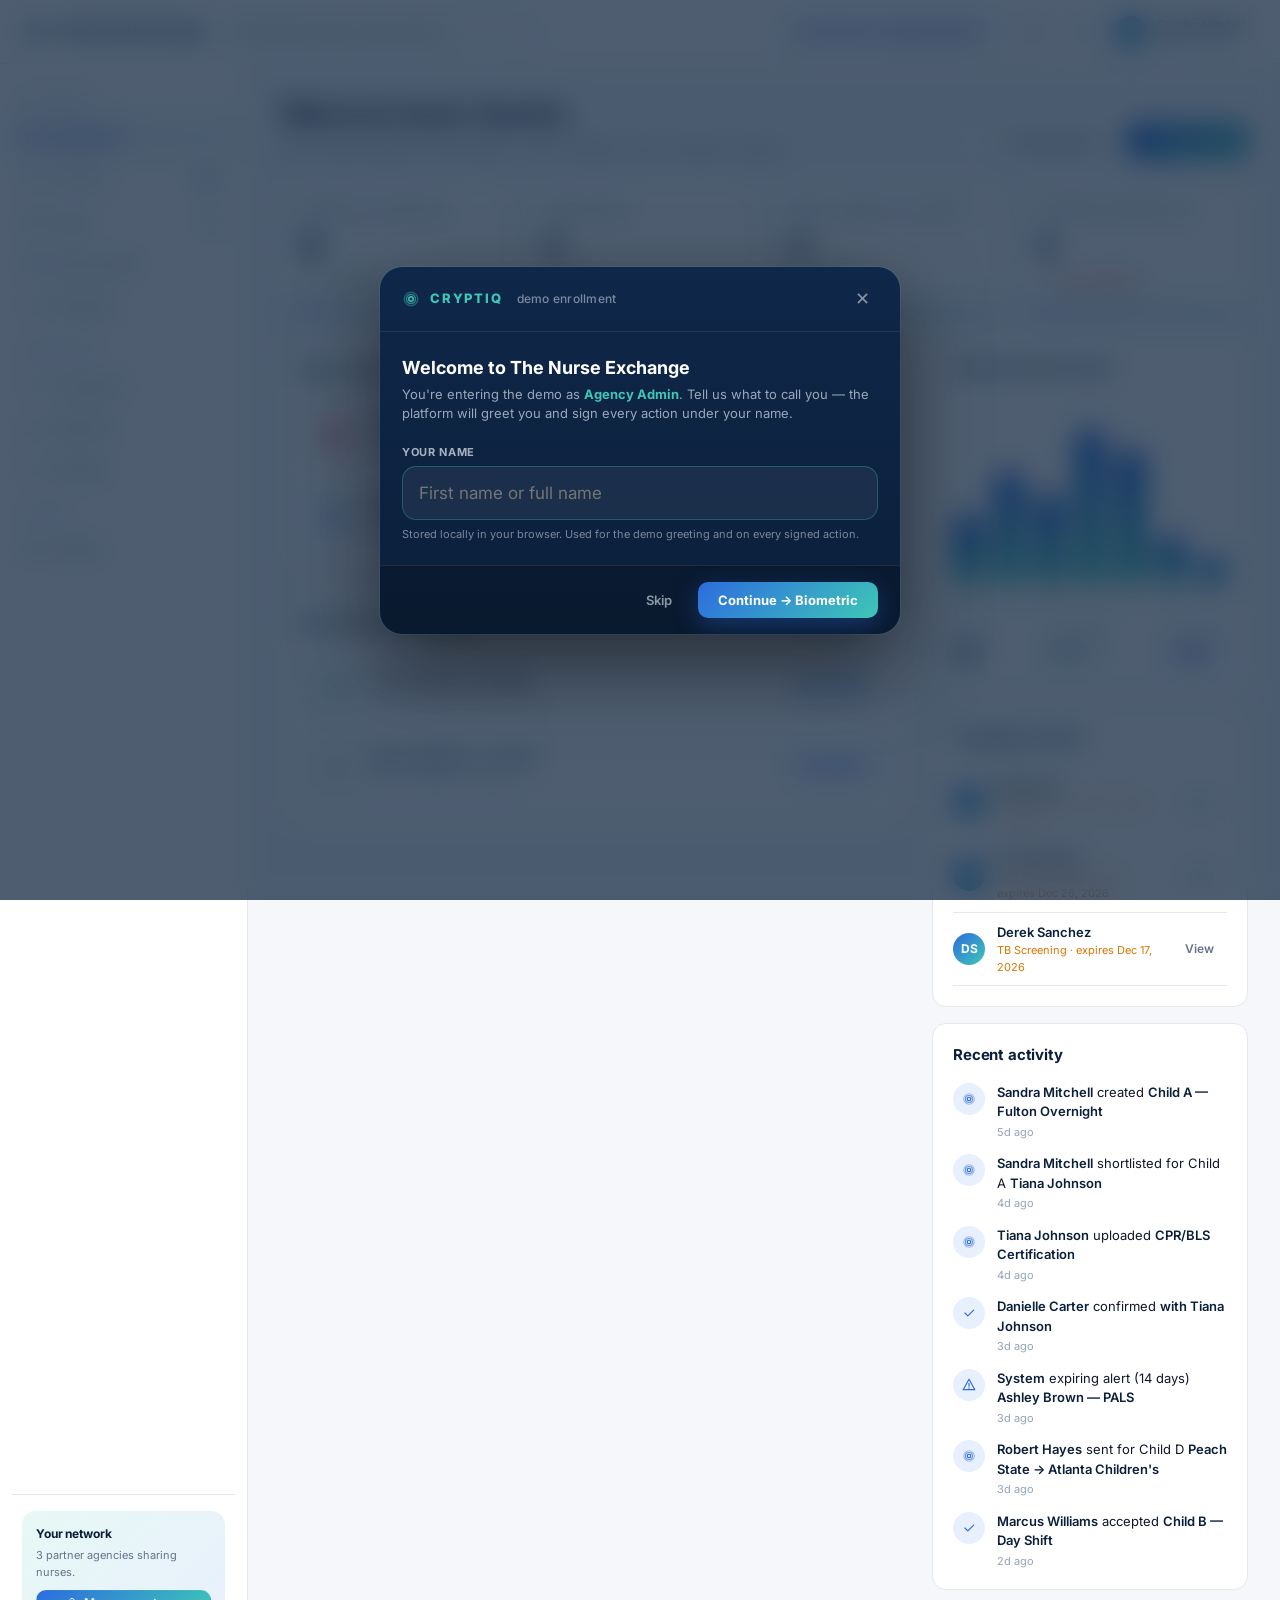
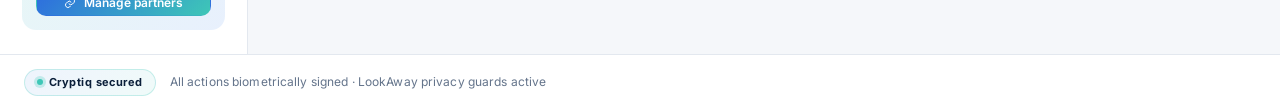
==== app.html @ a518b9c9 "The Nurse Exchange — Cryptiq-secured GAPP marketplace" ====
<!doctype html>
<html lang="en">
<head>
  <meta charset="utf-8" />
  <meta name="viewport" content="width=device-width, initial-scale=1, maximum-scale=1, minimum-scale=1, user-scalable=no, viewport-fit=cover, shrink-to-fit=no" />
  <meta name="apple-mobile-web-app-capable" content="yes" />
  <meta name="mobile-web-app-capable" content="yes" />
  <meta name="apple-mobile-web-app-status-bar-style" content="black-translucent" />
  <script>
    // Hard-lock iOS zoom: prevent pinch, double-tap zoom, and snap back if zoom ever happens.
    ['gesturestart','gesturechange','gestureend'].forEach(ev => {
      document.addEventListener(ev, e => e.preventDefault(), {passive:false});
    });
    let _tnxLastTap = 0;
    document.addEventListener('touchend', e => {
      const now = Date.now();
      if (now - _tnxLastTap < 350) e.preventDefault();
      _tnxLastTap = now;
    }, {passive:false});
    // If iOS ever ends up zoomed (visualViewport scale > 1), snap the page back by forcing a scrollTo
    if (window.visualViewport) {
      window.visualViewport.addEventListener('resize', () => {
        if (window.visualViewport.scale !== 1) {
          document.body.style.transform = 'scale(1)';
          window.scrollTo(0, 0);
        }
      });
    }
    document.addEventListener('focusout', () => { setTimeout(() => window.scrollTo(0, 0), 40); });
  </script>
  <title>The Nurse Exchange — Workspace</title>
  <link rel="icon" type="image/svg+xml" href="assets/favicon.svg" />
  <link rel="preconnect" href="https://fonts.googleapis.com">
  <link rel="preconnect" href="https://fonts.gstatic.com" crossorigin>
  <link href="https://fonts.googleapis.com/css2?family=Inter:wght@400;500;600;700;800&display=swap" rel="stylesheet">
  <link rel="stylesheet" href="css/styles.css" />
</head>
<body>
  <div id="app"><div style="padding:40px; text-align:center; color:var(--text-muted)">Loading The Nurse Exchange…</div></div>
  <div id="modal-root"></div>
  <div id="drawer-root"></div>
  <div id="toast-stack" class="toast-stack"></div>

  <script src="js/data.js"></script>
  <script src="js/state.js"></script>
  <script src="js/icons.js"></script>
  <script src="js/components.js"></script>
  <script src="js/cryptiq.js"></script>
  <script src="js/views.js"></script>
  <script src="js/app.js"></script>
</body>
</html>
---- css/styles.css ----
/* =========================================================
   The Nurse Exchange — Design System
   Light healthcare theme · Pool/ripple motif
   ========================================================= */

:root {
  /* Brand */
  --navy: #0B1F3A;
  --navy-700: #152B4D;
  --navy-50: #EEF2F9;
  --ocean: #2D6CDF;
  --ocean-600: #1F57BC;
  --ocean-50: #E8F0FD;
  --teal: #3EC7B7;
  --teal-600: #2AA89A;
  --teal-50: #E7F8F5;

  /* Neutrals */
  --bg: #F5F7FA;
  --bg-soft: #FAFBFD;
  --surface: #FFFFFF;
  --surface-alt: #F8FAFC;
  --border: #E3E8EF;
  --border-strong: #CBD5E1;

  /* Text */
  --text: #0F172A;
  --text-muted: #64748B;
  --text-subtle: #94A3B8;

  /* Status */
  --ok: #16A34A;
  --ok-bg: #DCFCE7;
  --warn: #D97706;
  --warn-bg: #FEF3C7;
  --err: #DC2626;
  --err-bg: #FEE2E2;
  --info: #2563EB;
  --info-bg: #DBEAFE;

  /* Shadows */
  --shadow-sm: 0 1px 2px rgba(15,23,42,0.04), 0 1px 3px rgba(15,23,42,0.06);
  --shadow-md: 0 2px 6px rgba(15,23,42,0.05), 0 10px 24px -8px rgba(15,23,42,0.12);
  --shadow-lg: 0 10px 30px -10px rgba(15,23,42,0.18), 0 4px 12px rgba(15,23,42,0.08);

  /* Radii */
  --r-xs: 6px;
  --r-sm: 10px;
  --r-md: 14px;
  --r-lg: 20px;
  --r-pill: 999px;

  /* Spacing */
  --space-1: 4px;
  --space-2: 8px;
  --space-3: 12px;
  --space-4: 16px;
  --space-5: 24px;
  --space-6: 32px;
  --space-7: 48px;
  --space-8: 64px;

  --nav-h: 64px;
  --side-w: 248px;
}

* { box-sizing: border-box; }
html, body { margin: 0; padding: 0; }
html {
  scroll-behavior: smooth;
  -webkit-text-size-adjust: 100%;
  text-size-adjust: 100%;
  touch-action: manipulation; /* disables double-tap zoom on iOS */
  overflow-x: hidden;
  max-width: 100vw;
}
body {
  font-family: 'Inter', -apple-system, BlinkMacSystemFont, 'Segoe UI', Roboto, sans-serif;
  font-size: 14px;
  line-height: 1.5;
  color: var(--text);
  background: var(--bg);
  -webkit-font-smoothing: antialiased;
  -moz-osx-font-smoothing: grayscale;
  overflow-x: hidden;
  -webkit-text-size-adjust: 100%;
  text-size-adjust: 100%;
}
.app-topbar, .topbar-left, .topbar-right, .role-switch, .user-menu, .icon-btn, .mobile-menu-btn { white-space: nowrap; }

h1, h2, h3, h4 { margin: 0; font-weight: 700; letter-spacing: -0.01em; color: var(--navy); }
h1 { font-size: 28px; letter-spacing: -0.02em; }
h2 { font-size: 22px; }
h3 { font-size: 17px; }
h4 { font-size: 14px; }
p { margin: 0; }
a { color: var(--ocean); text-decoration: none; }
a:hover { text-decoration: underline; }
small { font-size: 12px; color: var(--text-muted); }

button, input, select, textarea { font-family: inherit; font-size: inherit; }

.sr-only { position: absolute; width: 1px; height: 1px; padding: 0; margin: -1px; overflow: hidden; clip: rect(0,0,0,0); border: 0; }

/* =========================================================
   LANDING PAGE
   ========================================================= */
.landing {
  min-height: 100vh;
  background:
    radial-gradient(1200px 600px at 80% -10%, rgba(62,199,183,0.18), transparent 60%),
    radial-gradient(900px 500px at -10% 20%, rgba(45,108,223,0.18), transparent 60%),
    linear-gradient(180deg, #FFFFFF 0%, #F5F7FA 100%);
}
.landing-nav {
  display: flex;
  align-items: center;
  justify-content: space-between;
  padding: 20px 48px;
  max-width: 1280px;
  margin: 0 auto;
}
.landing-nav .brand {
  display: flex; align-items: center; gap: 10px;
  font-weight: 800; font-size: 17px; color: var(--navy); letter-spacing: -0.02em;
}
.landing-nav .brand img { height: 36px; }
.landing-nav .nav-links { display: flex; gap: 28px; align-items: center; }
.landing-nav .nav-links a { color: var(--text-muted); font-weight: 500; }
.landing-nav .nav-links a:hover { color: var(--navy); text-decoration: none; }

.hero {
  max-width: 1200px; margin: 0 auto; padding: 48px 48px 24px;
  display: grid; grid-template-columns: minmax(0, 1.05fr) minmax(0, 0.95fr); gap: 40px; align-items: center;
}
.hero-eyebrow {
  display: inline-flex; align-items: center; gap: 8px;
  background: var(--ocean-50); color: var(--ocean-600);
  padding: 6px 12px; border-radius: var(--r-pill);
  font-size: 12px; font-weight: 600; letter-spacing: 0.01em;
  margin-bottom: 20px;
}
.hero-eyebrow .dot { width: 6px; height: 6px; border-radius: 50%; background: var(--teal); box-shadow: 0 0 0 4px rgba(62,199,183,0.2); }
.hero h1 {
  font-size: 52px; line-height: 1.05; letter-spacing: -0.035em;
  color: var(--navy); margin-bottom: 20px;
}
.hero h1 .grad { background: linear-gradient(135deg, var(--ocean), var(--teal)); -webkit-background-clip: text; background-clip: text; color: transparent; }
.hero p.lead { font-size: 17px; color: var(--text-muted); max-width: 560px; margin-bottom: 32px; }
.hero-cta { display: flex; gap: 12px; }
.hero-stats {
  display: flex; gap: 40px; margin-top: 40px; padding-top: 24px;
  border-top: 1px solid var(--border);
}
.hero-stat .num { font-size: 28px; font-weight: 800; color: var(--navy); letter-spacing: -0.02em; }
.hero-stat .label { font-size: 12px; color: var(--text-muted); text-transform: uppercase; letter-spacing: 0.08em; font-weight: 600; }

.hero-visual {
  position: relative; aspect-ratio: 1 / 1; width: 100%; max-width: 440px; margin: 0 auto;
}
.ripple {
  position: absolute; inset: 0; border-radius: 50%;
  background: radial-gradient(circle at 50% 50%, rgba(62,199,183,0.12), rgba(45,108,223,0.06) 40%, transparent 70%);
  animation: pulse 4s ease-in-out infinite;
}
.ripple::before, .ripple::after {
  content: ''; position: absolute; inset: 12%; border-radius: 50%;
  border: 1.5px solid rgba(45,108,223,0.25);
}
.ripple::after { inset: 24%; border-color: rgba(62,199,183,0.3); animation: pulse 4s ease-in-out infinite 1s; }
@keyframes pulse {
  0%, 100% { transform: scale(1); opacity: 1; }
  50% { transform: scale(1.04); opacity: 0.85; }
}
.hero-card-stack { position: absolute; inset: 0; display: flex; align-items: center; justify-content: center; }
.float-card {
  position: absolute; background: var(--surface); border: 1px solid var(--border);
  border-radius: var(--r-md); padding: 12px 14px; box-shadow: var(--shadow-md);
  display: flex; gap: 10px; align-items: center; white-space: nowrap;
}
.float-card .avatar { width: 36px; height: 36px; border-radius: 50%; background: linear-gradient(135deg, var(--ocean), var(--teal)); color: white; display: grid; place-items: center; font-weight: 700; font-size: 13px; }
.float-card .meta { display: flex; flex-direction: column; gap: 2px; }
.float-card .name { font-weight: 700; color: var(--navy); font-size: 13px; }
.float-card .sub { font-size: 11px; color: var(--text-muted); }
.float-card.a { top: 8%; left: -4%; animation: floaty 6s ease-in-out infinite; }
.float-card.b { top: 42%; right: -8%; animation: floaty 7s ease-in-out infinite 1.2s; }
.float-card.c { bottom: 8%; left: 6%; animation: floaty 8s ease-in-out infinite 0.4s; }
@keyframes floaty {
  0%, 100% { transform: translateY(0); }
  50% { transform: translateY(-10px); }
}

.features { max-width: 1280px; margin: 0 auto; padding: 72px 48px; }
.features h2 { text-align: center; font-size: 32px; margin-bottom: 12px; }
.features .sub { text-align: center; color: var(--text-muted); max-width: 560px; margin: 0 auto 48px; font-size: 16px; }
.feature-grid { display: grid; grid-template-columns: repeat(3, 1fr); gap: 20px; }
.feature-card { background: var(--surface); border: 1px solid var(--border); border-radius: var(--r-md); padding: 24px; transition: all 0.2s; }
.feature-card:hover { transform: translateY(-2px); box-shadow: var(--shadow-md); border-color: var(--ocean-50); }
.feature-card .ico { width: 42px; height: 42px; border-radius: 12px; background: var(--ocean-50); color: var(--ocean); display: grid; place-items: center; margin-bottom: 14px; }
.feature-card .ico.teal { background: var(--teal-50); color: var(--teal-600); }
.feature-card .ico.navy { background: var(--navy-50); color: var(--navy); }
.feature-card h3 { font-size: 16px; margin-bottom: 6px; }
.feature-card p { color: var(--text-muted); font-size: 13px; }

.role-picker { max-width: 1280px; margin: 0 auto; padding: 24px 48px 96px; }
.role-picker h2 { font-size: 28px; text-align: center; margin-bottom: 10px; }
.role-picker .sub { text-align: center; color: var(--text-muted); margin-bottom: 36px; }
.role-grid { display: grid; grid-template-columns: repeat(5, 1fr); gap: 16px; }
.role-card {
  background: var(--surface); border: 1px solid var(--border); border-radius: var(--r-md);
  padding: 20px; cursor: pointer; transition: all 0.2s; text-align: left;
  display: flex; flex-direction: column; gap: 10px;
}
.role-card:hover { transform: translateY(-3px); box-shadow: var(--shadow-md); border-color: var(--ocean); }
.role-card .badge-ico { width: 40px; height: 40px; border-radius: 10px; display: grid; place-items: center; background: linear-gradient(135deg, var(--ocean), var(--teal)); color: white; }
.role-card h4 { font-size: 15px; color: var(--navy); }
.role-card .persona { font-size: 12px; color: var(--text-muted); }
.role-card .enter { font-size: 12px; color: var(--ocean); font-weight: 600; margin-top: auto; }

.landing-foot {
  border-top: 1px solid var(--border); padding: 24px 48px; text-align: center;
  color: var(--text-subtle); font-size: 12px;
}

/* =========================================================
   BUTTONS
   ========================================================= */
.btn {
  display: inline-flex; align-items: center; justify-content: center; gap: 8px;
  padding: 10px 18px; border-radius: var(--r-sm); border: 1px solid transparent;
  font-weight: 600; font-size: 13px; cursor: pointer; transition: all 0.15s;
  text-decoration: none; white-space: nowrap; line-height: 1;
}
.btn span, .btn svg { flex-shrink: 0; }
.btn-primary { background: var(--navy); color: white; }
.btn-primary:hover { background: var(--navy-700); transform: translateY(-1px); box-shadow: var(--shadow-md); }
.btn-brand { background: linear-gradient(135deg, var(--ocean), var(--teal)); color: white; }
.btn-brand:hover { transform: translateY(-1px); box-shadow: 0 6px 18px rgba(45,108,223,0.35); }
.btn-secondary { background: var(--surface); color: var(--navy); border-color: var(--border-strong); }
.btn-secondary:hover { background: var(--navy-50); border-color: var(--navy-700); }
.btn-ghost { background: transparent; color: var(--text-muted); }
.btn-ghost:hover { background: var(--surface-alt); color: var(--navy); }
.btn-danger { background: white; color: var(--err); border-color: var(--err-bg); }
.btn-danger:hover { background: var(--err-bg); }
.btn-sm { padding: 6px 12px; font-size: 12px; }
.btn-lg { padding: 13px 24px; font-size: 14px; }
.btn-block { width: 100%; }
.btn[disabled], .btn.disabled { opacity: 0.5; pointer-events: none; }

/* =========================================================
   APP SHELL
   ========================================================= */
.app-shell { display: grid; grid-template-columns: var(--side-w) 1fr; grid-template-rows: var(--nav-h) 1fr auto; min-height: 100vh; }
.app-topbar {
  grid-column: 1 / -1;
  display: flex; align-items: center; justify-content: space-between;
  padding: 0 24px; background: var(--surface); border-bottom: 1px solid var(--border);
  position: sticky; top: 0; z-index: 30;
}
.app-footer {
  grid-column: 1 / -1;
  background: var(--surface); border-top: 1px solid var(--border);
  padding: 14px 24px;
}
.app-footer-inner {
  max-width: 1440px; margin: 0 auto;
  display: flex; align-items: center; gap: 14px; flex-wrap: wrap;
}
.app-footer-meta { font-size: 12px; color: var(--text-muted); letter-spacing: 0.01em; }
.topbar-left { display: flex; align-items: center; gap: 18px; }
.topbar-brand { display: flex; align-items: center; gap: 10px; font-weight: 800; color: var(--navy); letter-spacing: -0.02em; font-size: 15px; }
.topbar-brand img { height: 30px; }
.topbar-search {
  display: flex; align-items: center; gap: 8px;
  background: var(--surface-alt); padding: 8px 14px; border-radius: var(--r-pill);
  border: 1px solid var(--border); min-width: 320px;
}
.topbar-search input { border: 0; background: transparent; outline: 0; flex: 1; color: var(--navy); font-size: 13px; }
.topbar-right { display: flex; align-items: center; gap: 12px; }
.role-switch {
  display: flex; align-items: center; gap: 8px; padding: 6px 10px;
  background: var(--ocean-50); color: var(--ocean-600); border-radius: var(--r-pill);
  font-size: 12px; font-weight: 600; cursor: pointer; border: 1px solid transparent;
  transition: all 0.15s;
}
.role-switch:hover { border-color: var(--ocean); }
.icon-btn { width: 36px; height: 36px; border-radius: 10px; background: transparent; border: 0; color: var(--text-muted); cursor: pointer; display: grid; place-items: center; position: relative; }
.icon-btn:hover { background: var(--surface-alt); color: var(--navy); }
.icon-btn .dot-alert { position: absolute; top: 8px; right: 8px; width: 8px; height: 8px; border-radius: 50%; background: var(--err); border: 2px solid white; }
.user-menu { display: flex; align-items: center; gap: 10px; cursor: pointer; padding: 4px 10px 4px 4px; border-radius: var(--r-pill); transition: background 0.15s; }
.user-menu:hover { background: var(--surface-alt); }
.user-menu .avatar { width: 32px; height: 32px; border-radius: 50%; background: linear-gradient(135deg, var(--ocean), var(--teal)); color: white; display: grid; place-items: center; font-weight: 700; font-size: 12px; }
.user-menu .meta { display: flex; flex-direction: column; line-height: 1.2; }
.user-menu .name { font-size: 12px; font-weight: 600; color: var(--navy); }
.user-menu .sub { font-size: 11px; color: var(--text-muted); }

.app-sidebar {
  background: var(--surface); border-right: 1px solid var(--border);
  padding: 16px 12px; display: flex; flex-direction: column; gap: 4px;
  overflow-y: auto;
}
.nav-group-label { font-size: 10px; text-transform: uppercase; letter-spacing: 0.12em; color: var(--text-subtle); font-weight: 700; padding: 14px 10px 6px; }
.nav-item {
  display: flex; align-items: center; gap: 12px; padding: 9px 12px;
  border-radius: var(--r-sm); color: var(--text-muted); font-weight: 500; font-size: 13px;
  cursor: pointer; transition: all 0.12s; text-decoration: none;
}
.nav-item:hover { background: var(--navy-50); color: var(--navy); text-decoration: none; }
.nav-item.active { background: linear-gradient(135deg, rgba(45,108,223,0.1), rgba(62,199,183,0.1)); color: var(--ocean-600); font-weight: 600; }
.nav-item.active svg { color: var(--ocean); }
.nav-item .badge-count { margin-left: auto; background: var(--navy-50); color: var(--navy); border-radius: var(--r-pill); padding: 2px 8px; font-size: 11px; font-weight: 700; }
.nav-item.active .badge-count { background: var(--ocean); color: white; }

.sidebar-foot {
  margin-top: auto; padding: 16px 10px 8px; border-top: 1px solid var(--border);
  display: flex; flex-direction: column; gap: 8px;
}
.compliance-card { background: linear-gradient(135deg, var(--teal-50), var(--ocean-50)); border-radius: var(--r-md); padding: 14px; }
.compliance-card h4 { font-size: 12px; color: var(--navy); margin-bottom: 4px; }
.compliance-card p { font-size: 11px; color: var(--text-muted); margin-bottom: 10px; }

.app-main { padding: 28px 32px 64px; max-width: 1440px; width: 100%; margin: 0 auto; }

/* =========================================================
   PAGE HEADERS
   ========================================================= */
.page-head {
  display: flex; align-items: flex-end; justify-content: space-between; gap: 20px;
  margin-bottom: 24px;
}
.page-head .titles h1 { margin-bottom: 4px; }
.page-head .titles p { color: var(--text-muted); font-size: 14px; }
.page-head .actions { display: flex; gap: 10px; align-items: center; }

.breadcrumb { display: flex; align-items: center; gap: 6px; font-size: 12px; color: var(--text-muted); margin-bottom: 8px; }
.breadcrumb a { color: var(--text-muted); }
.breadcrumb a:hover { color: var(--navy); text-decoration: none; }
.breadcrumb svg { opacity: 0.5; }

/* =========================================================
   CARDS & SURFACES
   ========================================================= */
.card {
  background: var(--surface); border: 1px solid var(--border);
  border-radius: var(--r-md); padding: 20px;
}
.card-sm { padding: 14px; border-radius: var(--r-sm); }
.card h3 { font-size: 15px; margin-bottom: 8px; }
.card-header { display: flex; align-items: center; justify-content: space-between; margin-bottom: 16px; }
.card-header h3 { margin: 0; }
.card-header .actions { display: flex; gap: 8px; }

.stat-grid { display: grid; grid-template-columns: repeat(4, 1fr); gap: 16px; margin-bottom: 24px; }
.stat-card { background: var(--surface); border: 1px solid var(--border); border-radius: var(--r-md); padding: 18px; position: relative; overflow: hidden; }
.stat-card .label { font-size: 12px; color: var(--text-muted); text-transform: uppercase; letter-spacing: 0.06em; font-weight: 600; }
.stat-card .val { font-size: 28px; font-weight: 800; color: var(--navy); margin: 6px 0 4px; letter-spacing: -0.02em; }
.stat-card .delta { font-size: 12px; font-weight: 600; display: inline-flex; align-items: center; gap: 4px; }
.stat-card .delta.up { color: var(--ok); }
.stat-card .delta.down { color: var(--err); }
.stat-card .accent { position: absolute; bottom: 0; left: 0; right: 0; height: 3px; background: linear-gradient(90deg, var(--ocean), var(--teal)); }

.grid-2 { display: grid; grid-template-columns: 2fr 1fr; gap: 20px; }
.grid-3 { display: grid; grid-template-columns: repeat(3, 1fr); gap: 16px; }
.stack { display: flex; flex-direction: column; gap: 16px; }
.row { display: flex; align-items: center; gap: 12px; }
.row-between { display: flex; align-items: center; justify-content: space-between; gap: 12px; }

/* =========================================================
   BADGES
   ========================================================= */
.badge {
  display: inline-flex; align-items: center; gap: 4px;
  padding: 3px 10px; border-radius: var(--r-pill);
  font-size: 11px; font-weight: 600; line-height: 1.4; white-space: nowrap;
}
.badge .b-dot { width: 6px; height: 6px; border-radius: 50%; background: currentColor; }
.badge-ok { color: var(--ok); background: var(--ok-bg); }
.badge-warn { color: var(--warn); background: var(--warn-bg); }
.badge-err { color: var(--err); background: var(--err-bg); }
.badge-info { color: var(--info); background: var(--info-bg); }
.badge-neutral { color: var(--text-muted); background: var(--navy-50); }
.badge-brand { color: var(--teal-600); background: var(--teal-50); }
.badge-ocean { color: var(--ocean-600); background: var(--ocean-50); }

.chip {
  display: inline-flex; align-items: center; gap: 6px;
  padding: 4px 10px; border-radius: var(--r-pill);
  background: var(--surface-alt); border: 1px solid var(--border);
  font-size: 11px; color: var(--text-muted); font-weight: 500;
}

/* =========================================================
   FORMS
   ========================================================= */
.field { display: flex; flex-direction: column; gap: 6px; margin-bottom: 16px; }
.field label { font-size: 12px; font-weight: 600; color: var(--navy); }
.field .hint { font-size: 11px; color: var(--text-muted); }
.input, .select, .textarea {
  background: var(--surface); border: 1px solid var(--border-strong); border-radius: var(--r-sm);
  padding: 9px 12px; font-size: 13px; color: var(--text); outline: 0; transition: all 0.15s;
  width: 100%;
}
.input:focus, .select:focus, .textarea:focus { border-color: var(--ocean); box-shadow: 0 0 0 3px var(--ocean-50); }
.textarea { resize: vertical; min-height: 90px; }

.form-row { display: grid; grid-template-columns: repeat(2, 1fr); gap: 16px; }
.form-row-3 { display: grid; grid-template-columns: repeat(3, 1fr); gap: 16px; }

.search-bar { display: flex; align-items: center; gap: 10px; background: var(--surface); border: 1px solid var(--border); border-radius: var(--r-pill); padding: 8px 16px; }
.search-bar input { border: 0; outline: 0; flex: 1; font-size: 13px; background: transparent; }

.filter-bar {
  display: flex; flex-wrap: wrap; gap: 10px; align-items: center;
  background: var(--surface); border: 1px solid var(--border); border-radius: var(--r-md);
  padding: 14px 16px; margin-bottom: 20px;
}
.filter-bar .filter-pill {
  display: inline-flex; align-items: center; gap: 6px;
  padding: 6px 12px; border-radius: var(--r-pill); font-size: 12px; font-weight: 500;
  background: var(--surface-alt); border: 1px solid var(--border); cursor: pointer;
  color: var(--text-muted); transition: all 0.15s;
}
.filter-bar .filter-pill:hover { border-color: var(--ocean); color: var(--navy); }
.filter-bar .filter-pill.active { background: var(--navy); color: white; border-color: var(--navy); }

/* =========================================================
   NURSE CARD (hero component)
   ========================================================= */
.nurse-card {
  background: var(--surface); border: 1px solid var(--border); border-radius: var(--r-md);
  padding: 18px; display: flex; flex-direction: column; gap: 12px; cursor: pointer; transition: all 0.2s;
  position: relative;
}
.nurse-card:hover { transform: translateY(-2px); box-shadow: var(--shadow-md); border-color: var(--ocean-50); }
.nurse-card .top { display: flex; gap: 14px; align-items: flex-start; }
.nurse-card .avatar {
  width: 52px; height: 52px; border-radius: 50%;
  background: linear-gradient(135deg, var(--ocean), var(--teal)); color: white;
  display: grid; place-items: center; font-weight: 700; font-size: 17px; flex-shrink: 0;
}
.nurse-card .name { font-weight: 700; color: var(--navy); font-size: 15px; display: flex; align-items: center; gap: 6px; }
.nurse-card .credential { font-size: 12px; color: var(--text-muted); font-weight: 500; }
.nurse-card .loc { font-size: 11px; color: var(--text-subtle); display: flex; align-items: center; gap: 4px; margin-top: 2px; }
.nurse-card .skills { display: flex; flex-wrap: wrap; gap: 4px; }
.nurse-card .match { position: absolute; top: 12px; right: 12px; }
.nurse-card .foot { display: flex; justify-content: space-between; align-items: center; padding-top: 10px; border-top: 1px dashed var(--border); }
.nurse-card .share-ind { font-size: 11px; color: var(--teal-600); font-weight: 600; display: inline-flex; align-items: center; gap: 4px; }

.match-ring { width: 46px; height: 46px; position: relative; }
.match-ring svg { width: 100%; height: 100%; transform: rotate(-90deg); }
.match-ring .pct { position: absolute; inset: 0; display: grid; place-items: center; font-size: 11px; font-weight: 700; color: var(--navy); }

/* =========================================================
   TABLES
   ========================================================= */
.table-wrap { background: var(--surface); border: 1px solid var(--border); border-radius: var(--r-md); overflow: hidden; }
table.tbl { width: 100%; border-collapse: collapse; }
.tbl th { text-align: left; font-size: 11px; text-transform: uppercase; letter-spacing: 0.06em; color: var(--text-muted); font-weight: 700; padding: 12px 16px; background: var(--surface-alt); border-bottom: 1px solid var(--border); }
.tbl td { padding: 14px 16px; border-bottom: 1px solid var(--border); font-size: 13px; color: var(--text); vertical-align: middle; }
.tbl tr:last-child td { border-bottom: 0; }
.tbl tr:hover td { background: var(--bg-soft); }
.tbl td .mini-av { width: 28px; height: 28px; border-radius: 50%; background: linear-gradient(135deg, var(--ocean), var(--teal)); color: white; display: inline-grid; place-items: center; font-weight: 700; font-size: 11px; margin-right: 10px; vertical-align: middle; }

/* =========================================================
   TIMELINE / ACTIVITY
   ========================================================= */
.timeline { display: flex; flex-direction: column; gap: 14px; }
.timeline-item { display: flex; gap: 12px; align-items: flex-start; }
.timeline-item .tl-dot { width: 32px; height: 32px; border-radius: 50%; background: var(--ocean-50); color: var(--ocean); display: grid; place-items: center; flex-shrink: 0; }
.timeline-item .tl-body { flex: 1; }
.timeline-item .tl-text { font-size: 13px; color: var(--text); }
.timeline-item .tl-text b { color: var(--navy); font-weight: 600; }
.timeline-item .tl-time { font-size: 11px; color: var(--text-subtle); margin-top: 2px; }

/* =========================================================
   KANBAN / CASE BOARD
   ========================================================= */
.kanban { display: grid; grid-template-columns: repeat(4, 1fr); gap: 14px; }
.kanban-col { background: var(--surface-alt); border-radius: var(--r-md); padding: 12px; min-height: 400px; }
.kanban-col h4 { font-size: 12px; text-transform: uppercase; letter-spacing: 0.06em; color: var(--text-muted); margin-bottom: 12px; display: flex; align-items: center; gap: 8px; }
.kanban-col h4 .ct { background: var(--navy); color: white; padding: 1px 8px; border-radius: var(--r-pill); font-size: 10px; }
.kanban-card { background: var(--surface); border: 1px solid var(--border); border-radius: var(--r-sm); padding: 12px; margin-bottom: 10px; cursor: pointer; transition: all 0.15s; }
.kanban-card:hover { border-color: var(--ocean); box-shadow: var(--shadow-sm); transform: translateY(-1px); }
.kanban-card .title { font-size: 13px; font-weight: 600; color: var(--navy); margin-bottom: 4px; }
.kanban-card .meta { font-size: 11px; color: var(--text-muted); display: flex; gap: 8px; flex-wrap: wrap; }

/* =========================================================
   MODAL / DRAWER
   ========================================================= */
.modal-backdrop { position: fixed; inset: 0; background: rgba(15,23,42,0.5); backdrop-filter: blur(4px); z-index: 100; display: none; animation: fade 0.2s; }
.modal-backdrop.open { display: flex; align-items: center; justify-content: center; }
@keyframes fade { from { opacity: 0; } to { opacity: 1; } }
.modal {
  background: var(--surface); border-radius: var(--r-lg); box-shadow: var(--shadow-lg);
  width: min(720px, calc(100vw - 40px)); max-height: 90vh; overflow: hidden;
  display: flex; flex-direction: column; animation: popIn 0.2s;
}
@keyframes popIn { from { opacity: 0; transform: scale(0.96); } to { opacity: 1; transform: scale(1); } }
.modal-head { padding: 20px 24px; border-bottom: 1px solid var(--border); display: flex; justify-content: space-between; align-items: center; }
.modal-head h3 { font-size: 17px; }
.modal-body { padding: 24px; overflow-y: auto; flex: 1; }
.modal-foot { padding: 16px 24px; border-top: 1px solid var(--border); display: flex; justify-content: flex-end; gap: 10px; background: var(--surface-alt); }
.modal-close { width: 32px; height: 32px; border-radius: 8px; border: 0; background: transparent; cursor: pointer; color: var(--text-muted); display: grid; place-items: center; }
.modal-close:hover { background: var(--navy-50); color: var(--navy); }

.drawer-backdrop { position: fixed; inset: 0; background: rgba(15,23,42,0.5); backdrop-filter: blur(4px); z-index: 100; display: none; }
.drawer-backdrop.open { display: block; animation: fade 0.2s; }
.drawer {
  position: fixed; top: 0; right: 0; bottom: 0; width: min(560px, 100vw);
  background: var(--surface); box-shadow: var(--shadow-lg); z-index: 101;
  transform: translateX(100%); transition: transform 0.3s ease;
  display: flex; flex-direction: column;
}
.drawer.open { transform: translateX(0); }
.drawer-head { padding: 20px 24px; border-bottom: 1px solid var(--border); display: flex; justify-content: space-between; align-items: center; }
.drawer-body { padding: 24px; overflow-y: auto; flex: 1; }
.drawer-foot { padding: 16px 24px; border-top: 1px solid var(--border); display: flex; justify-content: flex-end; gap: 10px; background: var(--surface-alt); }

/* =========================================================
   TOAST
   ========================================================= */
.toast-stack { position: fixed; bottom: 24px; right: 24px; z-index: 200; display: flex; flex-direction: column; gap: 10px; }
.toast { background: var(--navy); color: white; padding: 12px 16px; border-radius: var(--r-sm); font-size: 13px; display: flex; align-items: center; gap: 10px; box-shadow: var(--shadow-lg); animation: slideUp 0.3s; min-width: 260px; }
.toast.success { background: var(--ok); }
.toast.error { background: var(--err); }
.toast.info { background: var(--ocean); }
@keyframes slideUp { from { opacity: 0; transform: translateY(10px); } to { opacity: 1; transform: translateY(0); } }

/* =========================================================
   MESSAGING
   ========================================================= */
.chat-shell { display: grid; grid-template-columns: 320px 1fr; height: calc(100vh - var(--nav-h) - 48px); background: var(--surface); border: 1px solid var(--border); border-radius: var(--r-md); overflow: hidden; }
.chat-list { border-right: 1px solid var(--border); display: flex; flex-direction: column; }
.chat-list .head { padding: 16px; border-bottom: 1px solid var(--border); }
.chat-list .items { overflow-y: auto; flex: 1; }
.chat-item { padding: 14px 16px; border-bottom: 1px solid var(--border); cursor: pointer; display: flex; gap: 12px; transition: background 0.12s; }
.chat-item:hover, .chat-item.active { background: var(--ocean-50); }
.chat-item .av { width: 38px; height: 38px; border-radius: 50%; background: linear-gradient(135deg, var(--ocean), var(--teal)); color: white; display: grid; place-items: center; font-weight: 700; font-size: 12px; flex-shrink: 0; }
.chat-item .meta { flex: 1; min-width: 0; }
.chat-item .name { font-weight: 600; font-size: 13px; color: var(--navy); }
.chat-item .preview { font-size: 12px; color: var(--text-muted); overflow: hidden; text-overflow: ellipsis; white-space: nowrap; }
.chat-item .time { font-size: 10px; color: var(--text-subtle); margin-top: 2px; }
.chat-panel { display: flex; flex-direction: column; }
.chat-panel .head { padding: 16px 20px; border-bottom: 1px solid var(--border); display: flex; justify-content: space-between; align-items: center; }
.chat-panel .body { flex: 1; padding: 20px; overflow-y: auto; display: flex; flex-direction: column; gap: 10px; background: var(--bg-soft); }
.chat-panel .composer { padding: 16px 20px; border-top: 1px solid var(--border); display: flex; gap: 10px; }
.msg { max-width: 70%; padding: 10px 14px; border-radius: 16px; font-size: 13px; line-height: 1.45; }
.msg.me { align-self: flex-end; background: var(--navy); color: white; border-bottom-right-radius: 4px; }
.msg.them { align-self: flex-start; background: white; color: var(--text); border: 1px solid var(--border); border-bottom-left-radius: 4px; }
.msg .t { font-size: 10px; opacity: 0.7; margin-top: 4px; display: block; }

/* =========================================================
   CALENDAR / SCHEDULER
   ========================================================= */
.cal { background: var(--surface); border: 1px solid var(--border); border-radius: var(--r-md); padding: 20px; }
.cal .month-head { display: flex; align-items: center; justify-content: space-between; margin-bottom: 14px; }
.cal-grid { display: grid; grid-template-columns: repeat(7, 1fr); gap: 4px; }
.cal-day-label { text-align: center; font-size: 11px; font-weight: 600; color: var(--text-muted); padding: 6px 0; }
.cal-day { aspect-ratio: 1; border-radius: var(--r-sm); padding: 6px; font-size: 12px; color: var(--text); cursor: pointer; position: relative; border: 1px solid transparent; }
.cal-day:hover { background: var(--navy-50); }
.cal-day.muted { color: var(--text-subtle); }
.cal-day.today { background: var(--ocean-50); color: var(--ocean-600); font-weight: 700; border-color: var(--ocean); }
.cal-day.has-event::after { content: ''; position: absolute; bottom: 6px; left: 50%; transform: translateX(-50%); width: 5px; height: 5px; border-radius: 50%; background: var(--teal); }
.cal-day.selected { background: var(--navy); color: white; }

.timeslot-grid { display: grid; grid-template-columns: repeat(4, 1fr); gap: 8px; margin-top: 16px; }
.timeslot { padding: 10px; text-align: center; border: 1px solid var(--border-strong); border-radius: var(--r-sm); cursor: pointer; font-size: 12px; font-weight: 600; color: var(--navy); transition: all 0.15s; background: white; }
.timeslot:hover { border-color: var(--ocean); color: var(--ocean); }
.timeslot.selected { background: var(--navy); color: white; border-color: var(--navy); }
.timeslot.booked { background: var(--surface-alt); color: var(--text-subtle); pointer-events: none; text-decoration: line-through; }

/* =========================================================
   AVATAR / UTILITY
   ========================================================= */
.av { display: inline-grid; place-items: center; border-radius: 50%; background: linear-gradient(135deg, var(--ocean), var(--teal)); color: white; font-weight: 700; font-size: 12px; width: 32px; height: 32px; }
.av-lg { width: 64px; height: 64px; font-size: 22px; }
.av-xl { width: 96px; height: 96px; font-size: 32px; }

.progress { height: 6px; background: var(--navy-50); border-radius: var(--r-pill); overflow: hidden; }
.progress .bar { height: 100%; background: linear-gradient(90deg, var(--ocean), var(--teal)); border-radius: var(--r-pill); transition: width 0.3s; }

.divider { height: 1px; background: var(--border); margin: 16px 0; }

.empty-state { text-align: center; padding: 48px 24px; }
.empty-state .ico { width: 56px; height: 56px; border-radius: 50%; background: var(--ocean-50); color: var(--ocean); display: grid; place-items: center; margin: 0 auto 14px; }
.empty-state h3 { margin-bottom: 6px; }
.empty-state p { color: var(--text-muted); font-size: 13px; max-width: 420px; margin: 0 auto 16px; }

.section-title { display: flex; align-items: center; justify-content: space-between; margin-bottom: 14px; }
.section-title h2 { font-size: 18px; }

/* =========================================================
   PROFILE DETAIL
   ========================================================= */
.profile-head {
  background: linear-gradient(135deg, var(--navy), var(--navy-700));
  color: white; border-radius: var(--r-md); padding: 28px; margin-bottom: 24px;
  display: flex; align-items: center; gap: 22px; position: relative; overflow: hidden;
}
.profile-head::after {
  content: ''; position: absolute; right: -40px; top: -40px; width: 220px; height: 220px;
  border-radius: 50%; border: 2px solid rgba(62,199,183,0.2);
}
.profile-head::before {
  content: ''; position: absolute; right: 10px; top: 10px; width: 140px; height: 140px;
  border-radius: 50%; border: 2px solid rgba(45,108,223,0.3);
}
.profile-head .av-xl { background: rgba(255,255,255,0.14); backdrop-filter: blur(6px); border: 2px solid rgba(255,255,255,0.2); color: white; position: relative; z-index: 2; }
.profile-head .info { position: relative; z-index: 2; flex: 1; }
.profile-head h1 { color: white; margin-bottom: 6px; }
.profile-head .subline { color: rgba(255,255,255,0.8); font-size: 14px; display: flex; gap: 14px; flex-wrap: wrap; align-items: center; }
.profile-head .subline span { display: flex; align-items: center; gap: 6px; }
.profile-head .actions { position: relative; z-index: 2; display: flex; gap: 10px; }

.tab-row { display: flex; gap: 4px; border-bottom: 1px solid var(--border); margin-bottom: 20px; }
.tab { padding: 10px 16px; cursor: pointer; font-size: 13px; font-weight: 600; color: var(--text-muted); border-bottom: 2px solid transparent; transition: all 0.15s; }
.tab:hover { color: var(--navy); }
.tab.active { color: var(--ocean); border-bottom-color: var(--ocean); }

.doc-row { display: flex; align-items: center; gap: 14px; padding: 14px 16px; background: var(--surface); border: 1px solid var(--border); border-radius: var(--r-sm); }
.doc-row .doc-ico { width: 36px; height: 36px; border-radius: 8px; background: var(--ocean-50); color: var(--ocean); display: grid; place-items: center; flex-shrink: 0; }
.doc-row .meta { flex: 1; }
.doc-row .name { font-size: 13px; font-weight: 600; color: var(--navy); }
.doc-row .sub { font-size: 11px; color: var(--text-muted); margin-top: 2px; }

/* =========================================================
   CHARTS (inline SVG-based)
   ========================================================= */
.bar-chart { display: flex; align-items: flex-end; gap: 10px; height: 160px; padding-top: 10px; }
.bar { flex: 1; background: linear-gradient(180deg, var(--ocean), var(--teal)); border-radius: 4px 4px 0 0; position: relative; min-height: 4px; transition: all 0.3s; }
.bar:hover { opacity: 0.8; }
.bar .lbl { position: absolute; bottom: -22px; left: 0; right: 0; text-align: center; font-size: 10px; color: var(--text-muted); font-weight: 600; }
.bar .val { position: absolute; top: -18px; left: 0; right: 0; text-align: center; font-size: 10px; font-weight: 700; color: var(--navy); }

/* =========================================================
   RESPONSIVE
   ========================================================= */
@media (max-width: 1100px) {
  .hero { grid-template-columns: 1fr; padding: 32px 24px; }
  .hero-visual { max-width: 420px; margin: 0 auto; }
  .feature-grid { grid-template-columns: repeat(2, 1fr); }
  .role-grid { grid-template-columns: repeat(3, 1fr); }
  .stat-grid { grid-template-columns: repeat(2, 1fr); }
  .grid-2 { grid-template-columns: 1fr; }
  .grid-3 { grid-template-columns: 1fr; }
  .kanban { grid-template-columns: repeat(2, 1fr); }
}
/* Mobile-only controls, hidden by default */
.mobile-menu-btn { display: none; }
.mobile-sidebar-backdrop { display: none; }

/* On mobile, give the topbar iOS-native proportions */
@media (max-width: 780px) {
  :root { --nav-h: 68px; --side-w: 86vw; }
}

/* Dashboard case row — desktop: single line with right-aligned meta; mobile: wraps */
.dash-case-row { display: flex; align-items: center; gap: 14px; border: 1px solid var(--border); cursor: pointer; }
.dash-case-ico { width: 40px; height: 40px; border-radius: 10px; display: grid; place-items: center; flex-shrink: 0; }
.dash-case-body { flex: 1; min-width: 0; }
.dash-case-title { display: flex; align-items: center; gap: 8px; flex-wrap: wrap; margin-bottom: 2px; }
.dash-case-title b { color: var(--navy); font-size: 14px; }
.dash-case-sub { font-size: 12px; color: var(--text-muted); }
.dash-case-meta { font-size: 12px; color: var(--text-muted); text-align: right; flex-shrink: 0; }
@media (max-width: 480px) {
  .dash-case-row { gap: 10px; padding: 12px; }
  .dash-case-meta { display: none; } /* hide meta on very small; summary is in title badges */
  .dash-case-sub { font-size: 11px; }
}

@media (max-width: 780px) {
  /* Landing */
  .landing-nav { padding: 14px 18px; }
  .landing-nav .nav-links { display: none; }
  .hero { padding: 28px 18px; gap: 32px; }
  .hero h1 { font-size: 34px; line-height: 1.08; }
  .hero p.lead { font-size: 15px; }
  .hero-cta { flex-direction: column; width: 100%; }
  .hero-cta .btn { width: 100%; }
  .hero-stats { gap: 24px; flex-wrap: wrap; }
  .hero-stat .num { font-size: 22px; }
  .hero-visual { max-width: 340px; }
  .float-card { padding: 10px 12px; }
  .float-card .avatar { width: 32px; height: 32px; font-size: 11px; }
  .float-card .meta .name { font-size: 12px; }
  .float-card .meta .sub { font-size: 10px; }

  .features { padding: 48px 18px; }
  .features h2 { font-size: 24px; }
  .features .sub { font-size: 14px; margin-bottom: 32px; }
  .feature-grid { grid-template-columns: 1fr; gap: 14px; }
  .feature-card { padding: 20px; }

  .role-picker { padding: 16px 18px 64px; }
  .role-picker h2 { font-size: 22px; }
  .role-grid { grid-template-columns: repeat(2, 1fr); gap: 12px; }
  .role-card { padding: 16px; }
  .role-card h4 { font-size: 14px; }
  .role-card .persona { font-size: 11px; }

  .secured-by { padding: 40px 18px; }
  .secured-by h2 { font-size: 26px; }
  .secured-by .blurb { font-size: 14px; }
  .secured-grid { grid-template-columns: repeat(2, 1fr); gap: 12px; }
  .secured-item { padding: 14px; }
  .secured-item p { font-size: 11px; }

  /* App shell: single column, sidebar becomes drawer, footer stacks.
     minmax(0, 1fr) prevents min-content of children from expanding the column. */
  .app-shell {
    grid-template-columns: minmax(0, 1fr);
    grid-template-rows: var(--nav-h) 1fr auto;
    max-width: 100vw; overflow-x: hidden;
  }
  .app-topbar, .app-main, .app-footer { min-width: 0; max-width: 100%; }
  .app-sidebar {
    position: fixed; top: var(--nav-h); left: 0; bottom: 0;
    width: min(86vw, 340px); z-index: 50;
    padding: 20px 14px 24px;
    transform: translateX(-100%);
    transition: transform 0.28s cubic-bezier(0.16,1,0.3,1);
    box-shadow: 0 0 40px rgba(11,31,58,0.25);
    grid-row: auto; grid-column: auto;
  }
  .app-shell.sidebar-open .app-sidebar { transform: translateX(0); }
  .mobile-sidebar-backdrop {
    position: fixed; top: var(--nav-h); left: 0; right: 0; bottom: 0;
    background: rgba(11,31,58,0.35); backdrop-filter: blur(2px);
    z-index: 45; opacity: 0; pointer-events: none;
    transition: opacity 0.28s;
  }
  .app-shell.sidebar-open .mobile-sidebar-backdrop { display: block; opacity: 1; pointer-events: auto; }

  /* iOS-style bigger nav rows */
  .nav-group-label { font-size: 12px; padding: 18px 12px 8px; letter-spacing: 0.12em; }
  .nav-item {
    min-height: 52px; padding: 12px 14px; gap: 14px;
    font-size: 16px; border-radius: 12px;
  }
  .nav-item svg { width: 22px; height: 22px; }
  .nav-item .badge-count { font-size: 12px; padding: 3px 10px; }
  .sidebar-foot { padding: 18px 12px 8px; }
  .compliance-card { padding: 16px; border-radius: 14px; }
  .compliance-card h4 { font-size: 14px; }
  .compliance-card p { font-size: 12px; }

  .mobile-menu-btn {
    display: grid; place-items: center;
    width: 48px; height: 48px; border-radius: 12px;
    margin-left: -6px;
    background: transparent; border: 0; cursor: pointer;
    color: var(--navy);
  }
  .mobile-menu-btn svg { width: 26px; height: 26px; stroke-width: 2.2; }
  .mobile-menu-btn:hover { background: var(--surface-alt); }
  .mobile-menu-btn:active { background: var(--navy-50); }

  /* Topbar — iOS-style navigation bar with comfortable tap targets */
  .app-topbar { padding: 0 12px; }
  .topbar-left { gap: 10px; min-width: 0; flex: 1; }
  .topbar-brand { font-size: 17px; font-weight: 800; letter-spacing: -0.025em; gap: 10px; min-width: 0; overflow: hidden; text-overflow: ellipsis; white-space: nowrap; }
  .topbar-brand img, .topbar-brand svg { flex-shrink: 0; height: 34px; width: auto; }
  .topbar-brand span { display: inline; overflow: hidden; text-overflow: ellipsis; }
  .topbar-search { display: none; }
  .topbar-right { gap: 6px; flex-shrink: 0; align-items: center; }
  .role-switch {
    padding: 10px 14px; font-size: 13px; gap: 8px; border-radius: 12px;
    line-height: 1; min-height: 44px;
  }
  .role-switch .role-switch-label { display: none; } /* "Demo role:" hidden on mobile */
  .role-switch b { max-width: 120px; overflow: hidden; text-overflow: ellipsis; white-space: nowrap; display: inline-block; vertical-align: middle; font-size: 14px; }
  .role-switch svg:first-child { width: 16px; height: 16px; }
  .role-switch svg:last-child { width: 14px; height: 14px; opacity: 0.7; }
  .icon-btn { width: 44px; height: 44px; border-radius: 12px; }
  .icon-btn svg { width: 22px; height: 22px; }
  .icon-btn-msg { display: none; } /* hide message btn at mobile */
  .user-menu .meta { display: none; }
  .user-menu { padding: 0; border-radius: 50%; }
  .user-menu .avatar { width: 40px; height: 40px; font-size: 14px; }

  /* Footer on mobile — compact single row, no meta text */
  .app-footer { padding: 12px 16px 16px; }
  .app-footer-inner { justify-content: center; gap: 10px; }
  .app-footer-meta { display: none; }
  .cq-secured-badge { font-size: 12px; padding: 7px 14px; letter-spacing: 0.04em; }
  .cq-secured-badge .cq-dot { width: 7px; height: 7px; }

  .app-main { padding: 18px 16px 56px; }

  /* Prevent iOS Safari auto-zoom on input focus — inputs must be ≥16px */
  input, select, textarea,
  .input, .select, .textarea,
  input[type="text"], input[type="email"], input[type="number"],
  input[type="date"], input[type="search"], input[type="tel"], input[type="password"] {
    font-size: 16px;
  }

  /* iOS-style large title + comfortable spacing */
  .page-head { flex-direction: column; align-items: stretch; gap: 12px; margin-bottom: 22px; }
  .page-head h1 { font-size: 26px; line-height: 1.14; letter-spacing: -0.025em; }
  .page-head .titles p { font-size: 13px; line-height: 1.5; }
  .page-head .actions { display: flex; flex-wrap: wrap; gap: 10px; width: 100%; align-items: stretch; }
  .page-head .actions > * { flex: 1 1 0; min-width: 0; }
  .page-head .actions .btn {
    flex: 1 1 0; min-width: 0;
    justify-content: center; padding: 13px 14px; font-size: 13px;
    border-radius: 11px; min-height: 44px;
    overflow: hidden; text-overflow: ellipsis;
  }
  .breadcrumb { font-size: 11px; }
  /* Ensure no element forces horizontal scroll on the main column */
  .app-main { min-width: 0; }
  .app-main > * { min-width: 0; }

  /* iOS-style card grids with comfortable spacing */
  .stat-grid { grid-template-columns: repeat(2, 1fr); gap: 10px; margin-bottom: 22px; }
  .stat-card { padding: 16px 14px; border-radius: 14px; }
  .stat-card .label { font-size: 10px; letter-spacing: 0.08em; }
  .stat-card .val { font-size: 26px; margin: 8px 0 4px; }
  .stat-card .delta { font-size: 11px; }
  .grid-2 { grid-template-columns: 1fr; gap: 16px; }
  .grid-3 { grid-template-columns: 1fr; gap: 14px; }

  /* Cards: softer, iOS-like */
  .card { padding: 18px 16px; border-radius: 14px; }
  .card-header h3 { font-size: 15px; }
  .card h3 { font-size: 15px; }

  /* iOS tap-target minimums */
  .btn { min-height: 40px; padding: 11px 16px; font-size: 13px; border-radius: 11px; }
  .btn-sm { min-height: 32px; padding: 7px 12px; font-size: 12px; }
  .btn-lg { min-height: 48px; padding: 14px 22px; font-size: 14px; }

  /* Kanban — horizontal scroll preserves board feel */
  .kanban {
    grid-template-columns: repeat(4, 82vw);
    overflow-x: auto;
    scroll-snap-type: x mandatory;
    gap: 12px;
    padding-bottom: 8px;
    -webkit-overflow-scrolling: touch;
    margin: 0 -16px;
    padding-left: 16px; padding-right: 16px;
  }
  .kanban-col { scroll-snap-align: start; min-height: 300px; }

  /* Cards/forms */
  .card { padding: 16px; }
  .form-row, .form-row-3 { grid-template-columns: 1fr; gap: 12px; }

  /* Filter bar */
  .filter-bar { padding: 12px; gap: 8px; }
  .filter-bar .search-bar { flex: 1 1 100% !important; min-width: 0; }
  .filter-bar .select { flex: 1 1 calc(50% - 4px); min-width: 0; max-width: none !important; }
  .filter-bar .filter-pill { flex: 1 1 calc(50% - 4px); justify-content: center; }

  /* Nurse cards */
  .nurse-card { padding: 14px; }
  .nurse-card .avatar { width: 44px; height: 44px; font-size: 15px; }
  .nurse-card .name { font-size: 14px; }
  .nurse-card .credential { font-size: 11px; }
  .nurse-card .match { top: 10px; right: 10px; }
  .match-ring { width: 40px; height: 40px; }

  /* Profile head */
  .profile-head { flex-direction: column; align-items: flex-start; padding: 20px; gap: 16px; }
  .profile-head h1 { font-size: 22px; }
  .profile-head .subline { font-size: 12px; gap: 10px; }
  .profile-head .av-xl { width: 72px; height: 72px; font-size: 26px; }
  .profile-head .actions { width: 100%; flex-wrap: wrap; }
  .profile-head .actions .btn { flex: 1 1 auto; justify-content: center; }
  .tab-row { overflow-x: auto; -webkit-overflow-scrolling: touch; }
  .tab { flex-shrink: 0; padding: 9px 12px; font-size: 12px; }

  /* Tables — horizontal scroll */
  .table-wrap { overflow-x: auto; -webkit-overflow-scrolling: touch; }
  .tbl { min-width: 620px; }
  .tbl th, .tbl td { padding: 10px 12px; font-size: 12px; }

  /* Messaging */
  .chat-shell { grid-template-columns: 1fr; height: calc(100vh - var(--nav-h) - 120px); }
  .chat-list { display: none; }
  .chat-list.mobile-visible { display: flex; }

  /* Cryptiq modals — true iOS full-screen app sheet that fits within the visible viewport */
  .cq-backdrop {
    align-items: stretch !important; justify-content: stretch !important;
    padding: 0 !important;
  }
  .cq-modal {
    width: 100% !important; max-width: 100% !important;
    height: 100vh !important;
    height: 100dvh !important; /* dynamic viewport — shrinks with iOS keyboard */
    max-height: 100vh !important;
    max-height: 100dvh !important;
    min-height: 0 !important;
    border-radius: 0 !important;
    padding-top: env(safe-area-inset-top);
    padding-bottom: env(safe-area-inset-bottom);
    padding-left: env(safe-area-inset-left);
    padding-right: env(safe-area-inset-right);
    animation: cqSheetUp 0.3s cubic-bezier(0.16,1,0.3,1);
  }
  @keyframes cqSheetUp { from { transform: translateY(100%); } to { transform: translateY(0); } }
  .cq-modal.cq-receipt, .cq-modal.cq-enroll {
    width: 100% !important; max-width: 100% !important;
  }
  .cq-head { padding: 18px 22px; }
  .cq-brand { font-size: 14px; }
  .cq-body { padding: 24px 22px; }
  .cq-title { font-size: 22px; line-height: 1.2; margin-bottom: 8px; }
  .cq-sub { font-size: 15px; line-height: 1.5; margin-bottom: 22px; }
  .cq-viewfinder { width: 240px; height: 240px; margin: 0 auto 22px; }
  .cq-steps { grid-template-columns: 1fr; gap: 8px; padding: 14px; margin-bottom: 16px; }
  .cq-step { font-size: 13px; }
  .cq-foot { padding: 18px 22px 22px; gap: 10px; }
  .cq-btn-ghost, .cq-btn-brand {
    min-height: 50px; padding: 14px 18px; font-size: 15px;
    border-radius: 14px; font-weight: 700;
  }
  .cq-btn-brand { flex: 1; }
  /* Name prompt input bumped for thumbs */
  #cq-name-input {
    min-height: 52px !important; padding: 15px 16px !important;
    font-size: 17px !important; border-radius: 14px !important;
  }
  .cq-receipt-grid { grid-template-columns: 1fr; gap: 16px; padding: 16px; }
  .cq-rphoto { width: 100%; max-width: 180px; height: 180px; margin: 0 auto; }
  .cq-rmeta { grid-template-columns: 90px 1fr; gap: 6px 12px; }
  .cq-rlabel { font-size: 11px; }
  .cq-rval { font-size: 13px; }
  .cq-receipt-title { font-size: 18px; }
  .cq-check { width: 64px; height: 64px; font-size: 32px; }
  .cq-enroll-stepper { padding: 12px 16px; gap: 8px; }
  .cq-ens { padding: 8px 12px; font-size: 13px; }
  .cq-ens-sub { display: none; }
  .cq-doc-frame { aspect-ratio: 4 / 3; border-radius: 10px; }
  .cq-doc-corners span { width: 20px; height: 20px; }
  .cq-match { grid-template-columns: 1fr auto 1fr; gap: 10px; padding: 14px 4px; }
  .cq-match-img { width: 90px; height: 90px; }
  .cq-match-label { font-size: 10px; }
  .cq-mb { width: 18px; }

  /* Meet scheduler */
  .cal { padding: 14px; }
  .cal-day { font-size: 11px; padding: 4px; }
  .cal-day-label { font-size: 10px; }
  .timeslot-grid { grid-template-columns: repeat(3, 1fr); gap: 6px; margin-top: 12px; }
  .timeslot { padding: 8px 4px; font-size: 11px; }

  /* Modal system (app-level) */
  .modal { width: calc(100vw - 16px); max-height: 94vh; border-radius: 16px; }
  .modal-head { padding: 14px 18px; }
  .modal-body { padding: 18px; }
  .modal-foot { padding: 14px 18px; flex-wrap: wrap; }
  .modal-foot .btn { flex: 1 1 auto; justify-content: center; }
  .drawer { width: 100%; max-width: 100%; }

  /* Toast */
  .toast-stack { bottom: 16px; right: 16px; left: 16px; }
  .toast { min-width: 0; font-size: 12px; }

  /* Dashboard activity spacing */
  .timeline-item .tl-text { font-size: 12px; }
  .timeline-item .tl-time { font-size: 10px; }
}

/* Tighten further for small phones */
@media (max-width: 460px) {
  .landing-nav .brand { font-size: 14px; gap: 8px; }
  .landing-nav .brand img { height: 28px; }
  .hero h1 { font-size: 28px; }
  .hero-visual { max-width: 280px; }
  .float-card.a { left: -6%; }
  .float-card.b { right: -10%; }

  .page-head h1 { font-size: 22px; }
  .stat-grid { grid-template-columns: 1fr 1fr; }
  .stat-card .val { font-size: 22px; }
  .role-grid { grid-template-columns: 1fr; }
  .secured-grid { grid-template-columns: 1fr; }

  .app-topbar { padding: 0 10px; }
  .topbar-right { gap: 4px; }
  .role-switch { padding: 9px 12px; }
  .role-switch b { max-width: 82px; font-size: 13px; }
  .topbar-brand { font-size: 16px; }
  .topbar-brand img, .topbar-brand svg { height: 30px; }

  .cq-viewfinder { width: 220px; height: 220px; }
  .cq-steps { padding: 12px; }
  .cq-rphoto { max-width: 160px; height: 160px; }

  .kanban { grid-template-columns: repeat(4, 86vw); }

  .filter-bar .select, .filter-bar .filter-pill { flex: 1 1 100%; }

  .profile-head h1 { font-size: 18px; }
}

/* =========================================================
   iOS-style role switch as bottom action sheet on mobile
   ========================================================= */
@media (max-width: 780px) {
  .modal-backdrop.role-sheet { align-items: flex-end; padding: 0; }
  .modal-backdrop.role-sheet .modal {
    width: 100vw !important; max-width: 100vw !important;
    max-height: 88vh;
    border-radius: 22px 22px 0 0;
    animation: sheetUp 0.3s cubic-bezier(0.16,1,0.3,1);
  }
  @keyframes sheetUp { from { transform: translateY(100%); } to { transform: translateY(0); } }
  .modal-backdrop.role-sheet .modal::before {
    content: ''; display: block;
    width: 40px; height: 5px; border-radius: 3px;
    background: var(--border-strong);
    margin: 10px auto 0;
  }
  .modal-backdrop.role-sheet .role-grid-mobile {
    display: flex !important; flex-direction: column; gap: 8px;
    grid-template-columns: none !important;
  }
  .modal-backdrop.role-sheet .role-card {
    flex-direction: row !important; align-items: center;
    padding: 14px 16px !important; min-height: 68px;
    text-align: left !important;
    gap: 14px;
  }
  .modal-backdrop.role-sheet .role-card .badge-ico {
    width: 44px !important; height: 44px !important; border-radius: 12px !important;
    flex-shrink: 0;
  }
  .modal-backdrop.role-sheet .role-card .badge-ico svg { width: 22px; height: 22px; }
  .modal-backdrop.role-sheet .role-card-text { flex: 1; min-width: 0; }
  .modal-backdrop.role-sheet .role-card h4 { font-size: 16px !important; margin-bottom: 2px !important; }
  .modal-backdrop.role-sheet .role-card .persona { font-size: 12px !important; }
  .modal-backdrop.role-sheet .role-card .enter {
    margin-top: 0 !important; margin-left: auto;
    font-size: 18px !important; color: var(--ocean);
    flex-shrink: 0;
  }
}

/* =========================================================
   CRYPTIQ — biometric gating UI
   ========================================================= */
.cq-backdrop {
  position: fixed; inset: 0; background: rgba(11,31,58,0.72);
  backdrop-filter: blur(14px); -webkit-backdrop-filter: blur(14px);
  z-index: 300; display: flex; align-items: center; justify-content: center;
  animation: cqfade 0.25s ease;
}
@keyframes cqfade { from { opacity: 0; } to { opacity: 1; } }

.cq-modal {
  background: linear-gradient(180deg, #0F2749 0%, #0B1F3A 100%);
  color: #E8EEF7; border-radius: 22px; width: min(520px, calc(100vw - 32px));
  max-height: 92vh; overflow: hidden; display: flex; flex-direction: column;
  box-shadow: 0 30px 80px rgba(0,0,0,0.5), 0 0 0 1px rgba(62,199,183,0.15);
  animation: cqpop 0.3s cubic-bezier(0.16,1,0.3,1);
}
@keyframes cqpop { from { opacity: 0; transform: scale(0.94) translateY(8px); } to { opacity: 1; transform: scale(1) translateY(0); } }

.cq-head {
  display: flex; align-items: center; justify-content: space-between;
  padding: 16px 22px; border-bottom: 1px solid rgba(255,255,255,0.08);
}
.cq-brand {
  display: flex; align-items: center; gap: 10px;
  color: #3EC7B7; font-size: 13px; font-weight: 800; letter-spacing: 0.14em;
}
.cq-brand small { color: rgba(232,238,247,0.5); font-weight: 500; letter-spacing: 0.02em; text-transform: lowercase; margin-left: 4px; }
.cq-close {
  background: transparent; border: 0; color: rgba(255,255,255,0.5);
  font-size: 18px; cursor: pointer; width: 32px; height: 32px; border-radius: 8px;
}
.cq-close:hover { background: rgba(255,255,255,0.08); color: white; }

.cq-body { padding: 22px; overflow-y: auto; flex: 1; }
.cq-title { font-size: 18px; font-weight: 700; color: white; margin-bottom: 4px; }
.cq-sub { color: rgba(232,238,247,0.65); font-size: 13px; margin-bottom: 20px; }

.cq-viewfinder {
  width: 220px; height: 220px; margin: 0 auto 22px;
  position: relative; border-radius: 50%; overflow: hidden;
  background: #000; border: 2px solid rgba(62,199,183,0.4);
  box-shadow: 0 0 0 6px rgba(62,199,183,0.12), 0 0 40px rgba(62,199,183,0.25);
}
.cq-viewfinder video {
  width: 100%; height: 100%; object-fit: cover;
  transform: scaleX(-1);
}
.cq-ring {
  position: absolute; inset: -12px; border-radius: 50%;
  border: 2px solid transparent;
  background: conic-gradient(from 0deg, rgba(62,199,183,0.8), rgba(45,108,223,0.8), rgba(62,199,183,0.8)) border-box;
  -webkit-mask: linear-gradient(#fff 0 0) padding-box, linear-gradient(#fff 0 0);
  -webkit-mask-composite: xor; mask-composite: exclude;
  animation: cqspin 3s linear infinite;
  pointer-events: none;
}
@keyframes cqspin { to { transform: rotate(360deg); } }

.cq-overlay {
  position: absolute; inset: 0; background: rgba(11,31,58,0.85);
  display: flex; align-items: center; justify-content: center;
  color: rgba(232,238,247,0.75); font-size: 12px; transition: opacity 0.4s;
  text-align: center; padding: 16px;
}
.cq-overlay.cq-hidden { opacity: 0; pointer-events: none; }
.cq-hint { font-size: 12px; color: rgba(232,238,247,0.7); }
.cq-sim { font-size: 11px; color: rgba(255,200,120,0.9); padding: 8px 12px; background: rgba(255,200,120,0.1); border-radius: 8px; max-width: 180px; }

.cq-steps {
  display: grid; grid-template-columns: repeat(3, 1fr); gap: 10px;
  padding: 16px; background: rgba(255,255,255,0.04);
  border-radius: 12px; margin-bottom: 16px;
}
.cq-step {
  display: flex; align-items: center; gap: 8px;
  font-size: 11px; color: rgba(232,238,247,0.55); font-weight: 600;
  transition: color 0.2s;
}
.cq-step-dot {
  width: 10px; height: 10px; border-radius: 50%;
  background: rgba(255,255,255,0.15); transition: all 0.3s;
  flex-shrink: 0; position: relative;
}
.cq-step.cq-active { color: #3EC7B7; }
.cq-step.cq-active .cq-step-dot { background: #3EC7B7; box-shadow: 0 0 0 4px rgba(62,199,183,0.3); animation: cqpulse 1.2s ease-in-out infinite; }
.cq-step.cq-done { color: #16A34A; }
.cq-step.cq-done .cq-step-dot { background: #16A34A; }
@keyframes cqpulse { 50% { transform: scale(1.2); opacity: 0.8; } }

.cq-progress {
  height: 4px; background: rgba(255,255,255,0.08);
  border-radius: 10px; overflow: hidden;
}
.cq-progress-bar {
  height: 100%; width: 0%;
  background: linear-gradient(90deg, #2D6CDF, #3EC7B7);
  border-radius: 10px;
}

.cq-foot {
  display: flex; gap: 10px; justify-content: flex-end;
  padding: 16px 22px; border-top: 1px solid rgba(255,255,255,0.08);
  background: rgba(0,0,0,0.2);
}
.cq-btn-brand {
  background: linear-gradient(135deg, #2D6CDF, #3EC7B7); color: white;
  border: 0; padding: 10px 20px; border-radius: 10px;
  font-weight: 700; font-size: 13px; cursor: pointer;
  box-shadow: 0 8px 24px rgba(45,108,223,0.35);
  transition: transform 0.15s, box-shadow 0.15s;
}
.cq-btn-brand:hover { transform: translateY(-1px); box-shadow: 0 12px 32px rgba(45,108,223,0.5); }
.cq-btn-ghost {
  background: transparent; color: rgba(232,238,247,0.6); border: 0;
  padding: 10px 16px; border-radius: 10px; font-weight: 600; font-size: 13px; cursor: pointer;
}
.cq-btn-ghost:hover { background: rgba(255,255,255,0.08); color: white; }
.cq-block { width: 100%; justify-content: center; }

.cq-receipt .cq-body { padding-top: 28px; }
.cq-check-wrap { display: flex; justify-content: center; margin-bottom: 14px; }
.cq-check {
  width: 60px; height: 60px; border-radius: 50%;
  background: linear-gradient(135deg, #16A34A, #3EC7B7); color: white;
  display: grid; place-items: center; font-size: 30px; font-weight: 800;
  box-shadow: 0 10px 30px rgba(22,163,74,0.4);
  animation: cqpop2 0.5s cubic-bezier(0.16,1,0.3,1);
}
@keyframes cqpop2 { from { opacity: 0; transform: scale(0.6); } to { opacity: 1; transform: scale(1); } }
.cq-receipt-title { text-align: center; font-size: 16px; font-weight: 700; color: white; margin-bottom: 18px; }
.cq-receipt-grid {
  display: grid; grid-template-columns: 120px 1fr; gap: 18px;
  padding: 16px; background: rgba(255,255,255,0.04); border-radius: 12px;
  margin-bottom: 14px;
}
.cq-rphoto {
  width: 120px; height: 120px; border-radius: 12px; background: #000;
  overflow: hidden; position: relative; border: 2px solid rgba(62,199,183,0.4);
}
.cq-rphoto img { width: 100%; height: 100%; object-fit: cover; transform: scaleX(-1); }
.cq-verified-badge {
  position: absolute; bottom: 4px; left: 4px; right: 4px;
  background: rgba(22,163,74,0.95); color: white;
  text-align: center; font-size: 9px; font-weight: 700; letter-spacing: 0.1em;
  padding: 3px 0; border-radius: 6px;
}
.cq-rmeta { display: grid; grid-template-columns: 80px 1fr; gap: 6px 10px; align-items: start; }
.cq-rlabel { font-size: 10px; color: rgba(232,238,247,0.5); text-transform: uppercase; letter-spacing: 0.08em; font-weight: 700; padding-top: 2px; }
.cq-rval { font-size: 12px; color: white; font-weight: 500; word-break: break-word; }
.cq-mono { font-family: 'SF Mono', ui-monospace, monospace; font-size: 11px; color: #3EC7B7; }
.cq-chain-note {
  display: flex; align-items: center; gap: 6px;
  color: rgba(232,238,247,0.5); font-size: 11px;
  padding: 10px 14px; background: rgba(62,199,183,0.08);
  border-radius: 10px; border: 1px solid rgba(62,199,183,0.15);
}

.cq-enroll { width: min(620px, calc(100vw - 32px)); }
.cq-enroll-stepper {
  display: flex; gap: 8px; padding: 14px 22px;
  border-bottom: 1px solid rgba(255,255,255,0.08);
  overflow-x: auto;
}
.cq-ens {
  display: flex; align-items: center; gap: 10px;
  padding: 8px 14px; border-radius: 10px; flex: 1; min-width: 0;
  background: rgba(255,255,255,0.03); border: 1px solid rgba(255,255,255,0.06);
  opacity: 0.5;
}
.cq-ens.active { opacity: 1; background: rgba(62,199,183,0.12); border-color: rgba(62,199,183,0.4); }
.cq-ens.done { opacity: 0.8; }
.cq-ens-num {
  width: 26px; height: 26px; border-radius: 50%;
  background: rgba(255,255,255,0.1); color: rgba(232,238,247,0.8);
  display: grid; place-items: center; font-size: 12px; font-weight: 700; flex-shrink: 0;
}
.cq-ens.active .cq-ens-num { background: linear-gradient(135deg, #2D6CDF, #3EC7B7); color: white; }
.cq-ens.done .cq-ens-num { background: #16A34A; color: white; }
.cq-ens-label { font-size: 12px; font-weight: 700; color: white; white-space: nowrap; overflow: hidden; text-overflow: ellipsis; }
.cq-ens-sub { font-size: 10px; color: rgba(232,238,247,0.5); white-space: nowrap; overflow: hidden; text-overflow: ellipsis; }

.cq-doc-frame {
  position: relative; width: 100%; aspect-ratio: 3 / 2; max-width: 440px; margin: 0 auto 18px;
  background: #000; border-radius: 14px; overflow: hidden;
  border: 1px solid rgba(255,255,255,0.1);
}
.cq-doc-frame video { width: 100%; height: 100%; object-fit: cover; transform: scaleX(-1); }
.cq-doc-corners span {
  position: absolute; width: 26px; height: 26px; border: 2.5px solid #3EC7B7;
}
.cq-doc-corners span:nth-child(1) { top: 14px; left: 14px; border-right: 0; border-bottom: 0; border-top-left-radius: 6px; }
.cq-doc-corners span:nth-child(2) { top: 14px; right: 14px; border-left: 0; border-bottom: 0; border-top-right-radius: 6px; }
.cq-doc-corners span:nth-child(3) { bottom: 14px; left: 14px; border-right: 0; border-top: 0; border-bottom-left-radius: 6px; }
.cq-doc-corners span:nth-child(4) { bottom: 14px; right: 14px; border-left: 0; border-top: 0; border-bottom-right-radius: 6px; }
.cq-doc-scanline {
  position: absolute; left: 10%; right: 10%; height: 2px; top: 20%;
  background: linear-gradient(90deg, transparent, #3EC7B7, transparent);
  box-shadow: 0 0 12px #3EC7B7;
  animation: cqscan 2.2s ease-in-out infinite;
}
@keyframes cqscan { 0%,100% { top: 15%; } 50% { top: 80%; } }
.cq-doc-ocr {
  position: absolute; bottom: 12px; left: 12px; right: 12px;
  background: rgba(11,31,58,0.85); backdrop-filter: blur(8px);
  padding: 10px 12px; border-radius: 8px;
  font-family: 'SF Mono', ui-monospace, monospace; font-size: 11px; color: #3EC7B7;
  opacity: 0; transition: opacity 0.4s;
}
.cq-doc-ocr.cq-visible { opacity: 1; }
.cq-ocr-line { opacity: 0; animation: cqreveal 0.4s ease forwards; }
.cq-ocr-line:nth-child(1) { animation-delay: 0s; }
.cq-ocr-line:nth-child(2) { animation-delay: 0.2s; }
.cq-ocr-line:nth-child(3) { animation-delay: 0.4s; }
.cq-ocr-line:nth-child(4) { animation-delay: 0.6s; }
@keyframes cqreveal { from { opacity: 0; transform: translateY(4px); } to { opacity: 1; transform: translateY(0); } }

.cq-match {
  display: grid; grid-template-columns: 1fr auto 1fr; align-items: center; gap: 16px;
  padding: 20px 10px; margin-bottom: 14px;
}
.cq-match-side { text-align: center; }
.cq-match-label { font-size: 11px; color: rgba(232,238,247,0.6); text-transform: uppercase; letter-spacing: 0.1em; font-weight: 700; margin-bottom: 8px; }
.cq-match-img {
  width: 120px; height: 120px; margin: 0 auto; border-radius: 12px;
  background: rgba(255,255,255,0.05); border: 1px solid rgba(62,199,183,0.3);
  overflow: hidden; position: relative; display: grid; place-items: center;
  color: rgba(232,238,247,0.4); font-size: 11px; font-weight: 700;
}
.cq-match-img img { width: 100%; height: 100%; object-fit: cover; transform: scaleX(-1); }
.cq-match-bars { display: flex; flex-direction: column; gap: 4px; align-items: center; }
.cq-mb {
  width: 28px; height: 3px; background: #3EC7B7; border-radius: 2px;
  animation: cqbeam 1s ease-in-out infinite;
}
@keyframes cqbeam { 0%,100% { opacity: 0.3; transform: scaleX(0.3); } 50% { opacity: 1; transform: scaleX(1); } }
.cq-match-result {
  text-align: center; font-size: 13px; color: rgba(232,238,247,0.7);
  padding: 14px; background: rgba(255,255,255,0.04); border-radius: 10px;
}
.cq-match-result.cq-success {
  background: rgba(22,163,74,0.12); border: 1px solid rgba(22,163,74,0.3);
}

/* LOOKAWAY */
.lookaway-zone { position: relative; overflow: hidden; border-radius: var(--r-md); }
.lookaway-zone > .lookaway-badge {
  position: absolute; top: 10px; right: 10px; z-index: 3;
  display: inline-flex; align-items: center; gap: 6px;
  background: rgba(11,31,58,0.9); color: #3EC7B7;
  padding: 5px 10px; border-radius: 999px;
  font-size: 10px; font-weight: 700; letter-spacing: 0.06em; text-transform: uppercase;
  box-shadow: 0 4px 12px rgba(11,31,58,0.2);
}
.lookaway-pulse {
  width: 6px; height: 6px; border-radius: 50%; background: #3EC7B7;
  box-shadow: 0 0 0 3px rgba(62,199,183,0.3);
  animation: laPulse 1.6s ease-in-out infinite;
}
@keyframes laPulse { 50% { box-shadow: 0 0 0 6px rgba(62,199,183,0.1); } }

.lookaway-overlay {
  position: absolute; inset: 0; z-index: 2;
  background: linear-gradient(180deg, rgba(11,31,58,0.86), rgba(11,31,58,0.94));
  backdrop-filter: blur(20px) saturate(0.8); -webkit-backdrop-filter: blur(20px) saturate(0.8);
  display: flex; align-items: center; justify-content: center;
  opacity: 0; pointer-events: none; transition: opacity 0.35s;
  border-radius: inherit;
}
.lookaway-overlay.lookaway-active { opacity: 1; pointer-events: auto; }
.lookaway-content { text-align: center; padding: 24px; max-width: 320px; }
.lookaway-icon { font-size: 32px; margin-bottom: 10px; }
.lookaway-title { color: white; font-size: 16px; font-weight: 700; margin-bottom: 6px; }
.lookaway-sub { color: rgba(232,238,247,0.65); font-size: 12px; margin-bottom: 16px; line-height: 1.5; }
.lookaway-reveal {
  background: linear-gradient(135deg, #2D6CDF, #3EC7B7); color: white;
  border: 0; padding: 9px 20px; border-radius: 10px;
  font-weight: 700; font-size: 12px; cursor: pointer;
  letter-spacing: 0.04em; text-transform: uppercase;
  box-shadow: 0 6px 18px rgba(45,108,223,0.4);
}
.lookaway-reveal:hover { transform: translateY(-1px); }

/* Verified affordances */
.cq-verified-chip {
  display: inline-flex; align-items: center; gap: 5px;
  font-size: 10px; font-weight: 700; letter-spacing: 0.06em;
  color: var(--teal-600); background: var(--teal-50);
  padding: 2px 8px; border-radius: var(--r-pill);
  text-transform: uppercase;
}
.cq-secured-badge {
  display: inline-flex; align-items: center; gap: 6px;
  background: linear-gradient(135deg, rgba(45,108,223,0.08), rgba(62,199,183,0.08));
  border: 1px solid rgba(62,199,183,0.25);
  padding: 4px 12px; border-radius: var(--r-pill);
  font-size: 11px; font-weight: 700; color: var(--navy);
  letter-spacing: 0.04em;
}
.cq-secured-badge .cq-dot { width: 6px; height: 6px; border-radius: 50%; background: var(--teal); box-shadow: 0 0 0 3px rgba(62,199,183,0.25); }

.verified-photo {
  position: relative; display: inline-block;
}
.verified-photo::after {
  content: '✓'; position: absolute; bottom: -2px; right: -2px;
  width: 18px; height: 18px; border-radius: 50%;
  background: var(--ok); color: white; font-size: 10px; font-weight: 800;
  display: grid; place-items: center; border: 2px solid white;
}

.secured-by {
  background: linear-gradient(135deg, #0B1F3A 0%, #152B4D 100%);
  color: white; padding: 64px 48px;
  position: relative; overflow: hidden;
}
.secured-by::before {
  content: ''; position: absolute; inset: 0;
  background: radial-gradient(600px 400px at 90% 20%, rgba(62,199,183,0.14), transparent 60%),
              radial-gradient(500px 300px at 10% 80%, rgba(45,108,223,0.2), transparent 60%);
  pointer-events: none;
}
.secured-by-inner { max-width: 1200px; margin: 0 auto; position: relative; }
.secured-by .lead {
  display: flex; align-items: center; gap: 10px; color: #3EC7B7;
  font-size: 11px; font-weight: 800; letter-spacing: 0.16em; margin-bottom: 12px; text-transform: uppercase;
}
.secured-by h2 { color: white; font-size: 36px; letter-spacing: -0.03em; margin-bottom: 12px; max-width: 640px; line-height: 1.1; }
.secured-by .blurb { color: rgba(232,238,247,0.75); font-size: 15px; max-width: 640px; margin-bottom: 32px; }
.secured-grid { display: grid; grid-template-columns: repeat(4, 1fr); gap: 16px; }
.secured-item {
  background: rgba(255,255,255,0.04); border: 1px solid rgba(255,255,255,0.08);
  border-radius: 14px; padding: 18px;
}
.secured-item .ico {
  width: 36px; height: 36px; border-radius: 10px;
  background: linear-gradient(135deg, rgba(45,108,223,0.3), rgba(62,199,183,0.3));
  color: #3EC7B7; display: grid; place-items: center; margin-bottom: 12px;
}
.secured-item h4 { color: white; font-size: 14px; margin-bottom: 4px; }
.secured-item p { color: rgba(232,238,247,0.55); font-size: 12px; line-height: 1.5; }

@media (max-width: 900px) {
  .secured-grid { grid-template-columns: repeat(2, 1fr); }
  .secured-by { padding: 40px 24px; }
  .cq-receipt-grid { grid-template-columns: 1fr; }
  .cq-rmeta { grid-template-columns: 90px 1fr; }
}
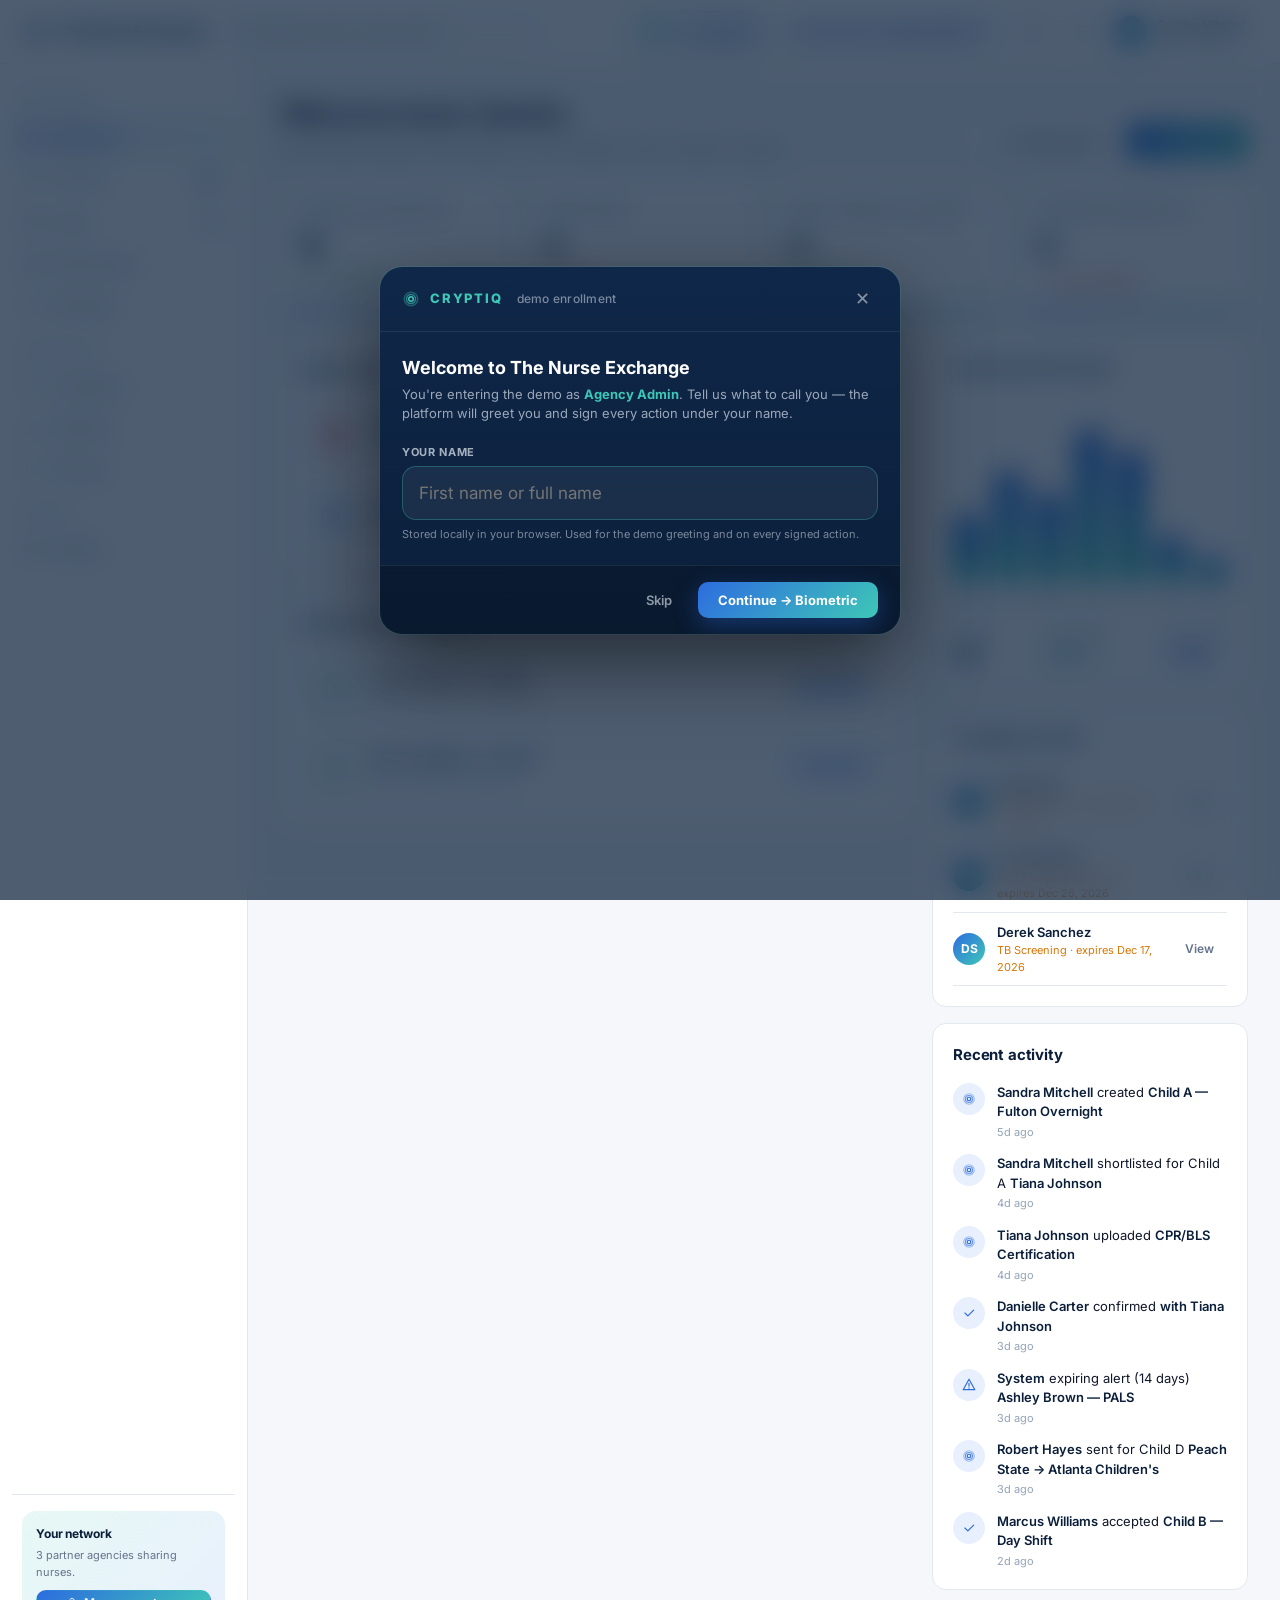
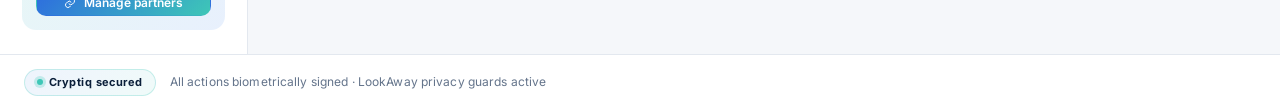
==== commit d0c2c0ad: "Add demo simulation walkthrough — 11 steps across 4 stakeholders - New js/simulation.js: scripted wa" ====
--- a/app.html
+++ b/app.html
@@ -47,6 +47,7 @@
   <script src="js/components.js"></script>
   <script src="js/cryptiq.js"></script>
   <script src="js/views.js"></script>
+  <script src="js/simulation.js"></script>
   <script src="js/app.js"></script>
 </body>
 </html>
--- a/css/styles.css
+++ b/css/styles.css
@@ -768,7 +768,10 @@
     line-height: 1; min-height: 44px;
   }
   .role-switch .role-switch-label { display: none; } /* "Demo role:" hidden on mobile */
-  .role-switch b { max-width: 120px; overflow: hidden; text-overflow: ellipsis; white-space: nowrap; display: inline-block; vertical-align: middle; font-size: 14px; }
+  .topbar-try-demo .try-demo-label { display: none; }
+  .topbar-try-demo { padding: 9px 10px; min-height: 40px; gap: 6px; font-size: 11px; }
+  .topbar-try-demo .pulse { width: 7px; height: 7px; box-shadow: 0 0 0 3px rgba(62,199,183,0.25); }
+  .role-switch b { max-width: 100px; overflow: hidden; text-overflow: ellipsis; white-space: nowrap; display: inline-block; vertical-align: middle; font-size: 14px; }
   .role-switch svg:first-child { width: 16px; height: 16px; }
   .role-switch svg:last-child { width: 14px; height: 14px; opacity: 0.7; }
   .icon-btn { width: 44px; height: 44px; border-radius: 12px; }
@@ -931,8 +934,11 @@
   .cq-rval { font-size: 13px; }
   .cq-receipt-title { font-size: 18px; }
   .cq-check { width: 64px; height: 64px; font-size: 32px; }
-  .cq-enroll-stepper { padding: 12px 16px; gap: 8px; }
-  .cq-ens { padding: 8px 12px; font-size: 13px; }
+  .cq-enroll-stepper { padding: 14px 12px 12px; gap: 0; }
+  .cq-enroll-stepper::before { left: 18%; right: 18%; top: 26px; }
+  .cq-ens { padding: 0 4px; gap: 6px; }
+  .cq-ens-num { width: 28px; height: 28px; font-size: 12px; }
+  .cq-ens-label { font-size: 11px; }
   .cq-ens-sub { display: none; }
   .cq-doc-frame { aspect-ratio: 4 / 3; border-radius: 10px; }
   .cq-doc-corners span { width: 20px; height: 20px; }
@@ -1200,32 +1206,50 @@
   border-radius: 10px; border: 1px solid rgba(62,199,183,0.15);
 }
 
-.cq-enroll { width: min(620px, calc(100vw - 32px)); }
+.cq-enroll { width: min(720px, calc(100vw - 32px)); }
 .cq-enroll-stepper {
-  display: flex; gap: 8px; padding: 14px 22px;
+  display: grid; grid-template-columns: repeat(3, 1fr);
+  gap: 0; padding: 18px 22px 14px;
   border-bottom: 1px solid rgba(255,255,255,0.08);
-  overflow-x: auto;
+  position: relative;
+}
+.cq-enroll-stepper::before {
+  content: ''; position: absolute; left: 16%; right: 16%; top: 32px;
+  height: 2px; background: rgba(255,255,255,0.08); z-index: 0;
 }
 .cq-ens {
-  display: flex; align-items: center; gap: 10px;
-  padding: 8px 14px; border-radius: 10px; flex: 1; min-width: 0;
-  background: rgba(255,255,255,0.03); border: 1px solid rgba(255,255,255,0.06);
-  opacity: 0.5;
-}
-.cq-ens.active { opacity: 1; background: rgba(62,199,183,0.12); border-color: rgba(62,199,183,0.4); }
-.cq-ens.done { opacity: 0.8; }
+  display: flex; flex-direction: column; align-items: center; gap: 8px;
+  position: relative; z-index: 1; min-width: 0; padding: 0 6px;
+  opacity: 0.5; transition: opacity 0.2s;
+}
+.cq-ens.active { opacity: 1; }
+.cq-ens.done { opacity: 0.85; }
 .cq-ens-num {
-  width: 26px; height: 26px; border-radius: 50%;
-  background: rgba(255,255,255,0.1); color: rgba(232,238,247,0.8);
-  display: grid; place-items: center; font-size: 12px; font-weight: 700; flex-shrink: 0;
-}
-.cq-ens.active .cq-ens-num { background: linear-gradient(135deg, #2D6CDF, #3EC7B7); color: white; }
-.cq-ens.done .cq-ens-num { background: #16A34A; color: white; }
-.cq-ens-label { font-size: 12px; font-weight: 700; color: white; white-space: nowrap; overflow: hidden; text-overflow: ellipsis; }
-.cq-ens-sub { font-size: 10px; color: rgba(232,238,247,0.5); white-space: nowrap; overflow: hidden; text-overflow: ellipsis; }
+  width: 32px; height: 32px; border-radius: 50%;
+  background: #1A2A4A; color: rgba(232,238,247,0.7);
+  display: grid; place-items: center; font-size: 13px; font-weight: 800; flex-shrink: 0;
+  border: 2px solid rgba(255,255,255,0.06);
+  box-shadow: 0 0 0 4px rgba(11,31,58,1);
+}
+.cq-ens.active .cq-ens-num {
+  background: linear-gradient(135deg, #2D6CDF, #3EC7B7); color: white;
+  border-color: rgba(62,199,183,0.45);
+  box-shadow: 0 0 0 4px rgba(11,31,58,1), 0 0 20px rgba(62,199,183,0.4);
+}
+.cq-ens.done .cq-ens-num { background: #16A34A; color: white; border-color: rgba(22,163,74,0.4); }
+.cq-ens-label {
+  font-size: 12px; font-weight: 700; color: white;
+  text-align: center; line-height: 1.25;
+  white-space: normal; max-width: 100%;
+}
+.cq-ens-sub {
+  font-size: 10.5px; color: rgba(232,238,247,0.55);
+  text-align: center; line-height: 1.3;
+  white-space: normal; max-width: 100%;
+}
 
 .cq-doc-frame {
-  position: relative; width: 100%; aspect-ratio: 3 / 2; max-width: 440px; margin: 0 auto 18px;
+  position: relative; width: 100%; aspect-ratio: 3 / 2; max-width: 520px; margin: 0 auto 18px;
   background: #000; border-radius: 14px; overflow: hidden;
   border: 1px solid rgba(255,255,255,0.1);
 }
@@ -1390,3 +1414,172 @@
   .cq-receipt-grid { grid-template-columns: 1fr; }
   .cq-rmeta { grid-template-columns: 90px 1fr; }
 }
+
+/* =========================================================
+   DEMO SIMULATION — narrator, shield, spotlight, flash
+   ========================================================= */
+.tnx-sim-shield {
+  position: fixed; inset: 0; z-index: 280;
+  background: transparent;
+  pointer-events: auto;
+  cursor: not-allowed;
+}
+
+.tnx-narrator {
+  position: fixed; left: 50%; transform: translateX(-50%);
+  bottom: 18px; z-index: 320;
+  width: min(720px, calc(100vw - 24px));
+  background: linear-gradient(180deg, #0F2749 0%, #0B1F3A 100%);
+  color: #E8EEF7;
+  border: 1px solid rgba(62,199,183,0.25);
+  border-radius: 16px; overflow: hidden;
+  box-shadow: 0 20px 60px rgba(0,0,0,0.45), 0 0 0 1px rgba(62,199,183,0.15);
+  animation: tnxNarrIn 0.35s cubic-bezier(0.16,1,0.3,1);
+  pointer-events: auto;
+}
+@keyframes tnxNarrIn { from { opacity: 0; transform: translate(-50%, 18px); } to { opacity: 1; transform: translate(-50%, 0); } }
+.tnx-narrator-progress {
+  height: 3px; background: rgba(255,255,255,0.06);
+}
+.tnx-narrator-bar {
+  height: 100%; width: 0%;
+  background: linear-gradient(90deg, #2D6CDF, #3EC7B7);
+  transition: width 0.45s ease;
+}
+.tnx-narrator-row {
+  display: grid; grid-template-columns: auto 1fr auto;
+  gap: 14px; align-items: center; padding: 14px 16px;
+}
+.tnx-narrator-persona { display: flex; align-items: center; gap: 10px; min-width: 0; }
+.tnx-narrator-avatar {
+  width: 40px; height: 40px; border-radius: 12px;
+  background: #2D6CDF; color: white; font-weight: 800; font-size: 14px;
+  display: grid; place-items: center; flex-shrink: 0;
+  box-shadow: 0 4px 14px rgba(0,0,0,0.3);
+}
+.tnx-narrator-meta { min-width: 0; }
+.tnx-narrator-role { font-size: 12px; font-weight: 700; color: white; line-height: 1.2; }
+.tnx-narrator-step { font-size: 10px; color: rgba(232,238,247,0.5); letter-spacing: 0.06em; text-transform: uppercase; font-weight: 600; }
+.tnx-narrator-text { min-width: 0; }
+.tnx-narrator-title {
+  font-size: 14px; font-weight: 700; color: white; line-height: 1.3;
+  margin-bottom: 2px; max-width: 100%; overflow: hidden; text-overflow: ellipsis;
+}
+.tnx-narrator-desc {
+  font-size: 12px; color: rgba(232,238,247,0.65); line-height: 1.4;
+  display: -webkit-box; -webkit-line-clamp: 2; -webkit-box-orient: vertical; overflow: hidden;
+}
+.tnx-narrator-controls { display: flex; gap: 6px; }
+.tnx-narrator-btn {
+  width: 36px; height: 36px; border-radius: 10px;
+  background: rgba(255,255,255,0.06); color: rgba(232,238,247,0.85);
+  border: 1px solid rgba(255,255,255,0.06);
+  cursor: pointer; font-size: 14px;
+  display: grid; place-items: center;
+  transition: all 0.15s;
+}
+.tnx-narrator-btn:hover { background: rgba(62,199,183,0.18); color: white; border-color: rgba(62,199,183,0.4); }
+.tnx-narrator-exit:hover { background: rgba(225,87,89,0.18); border-color: rgba(225,87,89,0.4); color: #FFB4B6; }
+
+@media (max-width: 700px) {
+  .tnx-narrator { bottom: 8px; width: calc(100vw - 16px); border-radius: 14px; }
+  .tnx-narrator-row { grid-template-columns: auto 1fr; gap: 10px; padding: 12px; }
+  .tnx-narrator-controls { grid-column: 1 / -1; justify-content: flex-end; }
+  .tnx-narrator-avatar { width: 36px; height: 36px; font-size: 12px; }
+  .tnx-narrator-title { font-size: 13px; }
+  .tnx-narrator-desc { font-size: 11px; -webkit-line-clamp: 3; }
+  .tnx-narrator-btn { width: 40px; height: 40px; }
+}
+
+/* Spotlight pulse on the element being acted on */
+.tnx-sim-spot {
+  position: relative;
+  animation: tnxSpot 0.9s ease;
+  z-index: 290;
+}
+@keyframes tnxSpot {
+  0%   { box-shadow: 0 0 0 0 rgba(62,199,183,0.0); }
+  20%  { box-shadow: 0 0 0 6px rgba(62,199,183,0.45), 0 0 22px rgba(62,199,183,0.6); }
+  100% { box-shadow: 0 0 0 0 rgba(62,199,183,0.0); }
+}
+
+/* Biometric flash overlay */
+.tnx-sim-flash {
+  position: fixed; inset: 0; z-index: 350;
+  background: rgba(11,31,58,0.55); backdrop-filter: blur(8px); -webkit-backdrop-filter: blur(8px);
+  display: grid; place-items: center;
+  animation: tnxFlashFade 0.2s ease;
+}
+@keyframes tnxFlashFade { from { opacity: 0; } to { opacity: 1; } }
+.tnx-sim-flash-card {
+  background: linear-gradient(180deg, #0F2749 0%, #0B1F3A 100%);
+  border: 1px solid rgba(62,199,183,0.3);
+  border-radius: 18px; padding: 24px 28px; text-align: center;
+  width: min(360px, calc(100vw - 32px));
+  box-shadow: 0 20px 60px rgba(0,0,0,0.5);
+  color: #E8EEF7;
+}
+.tnx-sim-flash-spinner {
+  width: 48px; height: 48px; margin: 0 auto 12px;
+  border: 3px solid rgba(62,199,183,0.18); border-top-color: #3EC7B7;
+  border-radius: 50%; animation: tnxSpin 0.8s linear infinite;
+}
+@keyframes tnxSpin { to { transform: rotate(360deg); } }
+.tnx-sim-flash.done .tnx-sim-flash-spinner {
+  border-color: #16A34A; background: #16A34A; border-radius: 50%;
+  animation: none; position: relative;
+}
+.tnx-sim-flash.done .tnx-sim-flash-spinner::after {
+  content: '✓'; position: absolute; inset: 0; display: grid; place-items: center;
+  color: white; font-size: 24px; font-weight: 800;
+}
+.tnx-sim-flash-title { font-size: 15px; font-weight: 700; margin-bottom: 4px; color: white; }
+.tnx-sim-flash-sub { font-size: 11px; color: rgba(232,238,247,0.65); margin-bottom: 12px; line-height: 1.4; }
+.tnx-sim-flash-bar { height: 4px; background: rgba(255,255,255,0.06); border-radius: 2px; overflow: hidden; margin-bottom: 8px; }
+.tnx-sim-flash-bar-inner {
+  height: 100%; width: 0;
+  background: linear-gradient(90deg, #2D6CDF, #3EC7B7);
+  animation: tnxBar 1.05s ease forwards;
+}
+@keyframes tnxBar { to { width: 100%; } }
+.tnx-sim-flash-hint { font-size: 10px; color: rgba(62,199,183,0.55); letter-spacing: 0.08em; text-transform: uppercase; font-weight: 700; }
+
+/* Final completion card */
+.tnx-sim-final {
+  position: fixed; inset: 0; z-index: 360;
+  background: rgba(11,31,58,0.78); backdrop-filter: blur(10px);
+  display: grid; place-items: center;
+  animation: tnxFlashFade 0.3s ease;
+}
+.tnx-sim-final-card {
+  background: linear-gradient(180deg, #0F2749 0%, #0B1F3A 100%);
+  border: 1px solid rgba(62,199,183,0.3);
+  border-radius: 22px; padding: 32px 28px; text-align: center;
+  width: min(460px, calc(100vw - 32px));
+  color: #E8EEF7; box-shadow: 0 30px 80px rgba(0,0,0,0.5);
+}
+.tnx-sim-final-card h2 { color: white; margin-bottom: 8px; font-size: 22px; }
+.tnx-sim-final-card p { color: rgba(232,238,247,0.7); font-size: 14px; line-height: 1.55; margin-bottom: 20px; }
+.tnx-sim-final-check {
+  width: 64px; height: 64px; border-radius: 50%; background: #16A34A; color: white;
+  display: grid; place-items: center; font-size: 32px; font-weight: 800;
+  margin: 0 auto 14px; box-shadow: 0 10px 30px rgba(22,163,74,0.4);
+}
+.tnx-sim-final-actions { display: flex; gap: 10px; justify-content: center; flex-wrap: wrap; }
+
+/* "Try demo simulation" CTA on landing */
+.try-demo-cta {
+  display: inline-flex; align-items: center; gap: 10px;
+  padding: 12px 20px; border-radius: 999px;
+  background: linear-gradient(135deg, rgba(62,199,183,0.12), rgba(45,108,223,0.12));
+  border: 1px solid rgba(62,199,183,0.35);
+  color: var(--ocean-600); font-weight: 700; font-size: 13px; cursor: pointer;
+  transition: all 0.18s;
+}
+.try-demo-cta:hover { transform: translateY(-1px); box-shadow: 0 10px 30px rgba(45,108,223,0.18); border-color: var(--ocean); }
+.try-demo-cta .pulse {
+  width: 8px; height: 8px; border-radius: 50%; background: var(--teal);
+  box-shadow: 0 0 0 4px rgba(62,199,183,0.25);
+  animation: tnxPulse 1.6s ease-in-out infinite;
+}
+@keyframes tnxPulse { 0%,100% { box-shadow: 0 0 0 4px rgba(62,199,183,0.2); } 50% { box-shadow: 0 0 0 7px rgba(62,199,183,0.05); } }
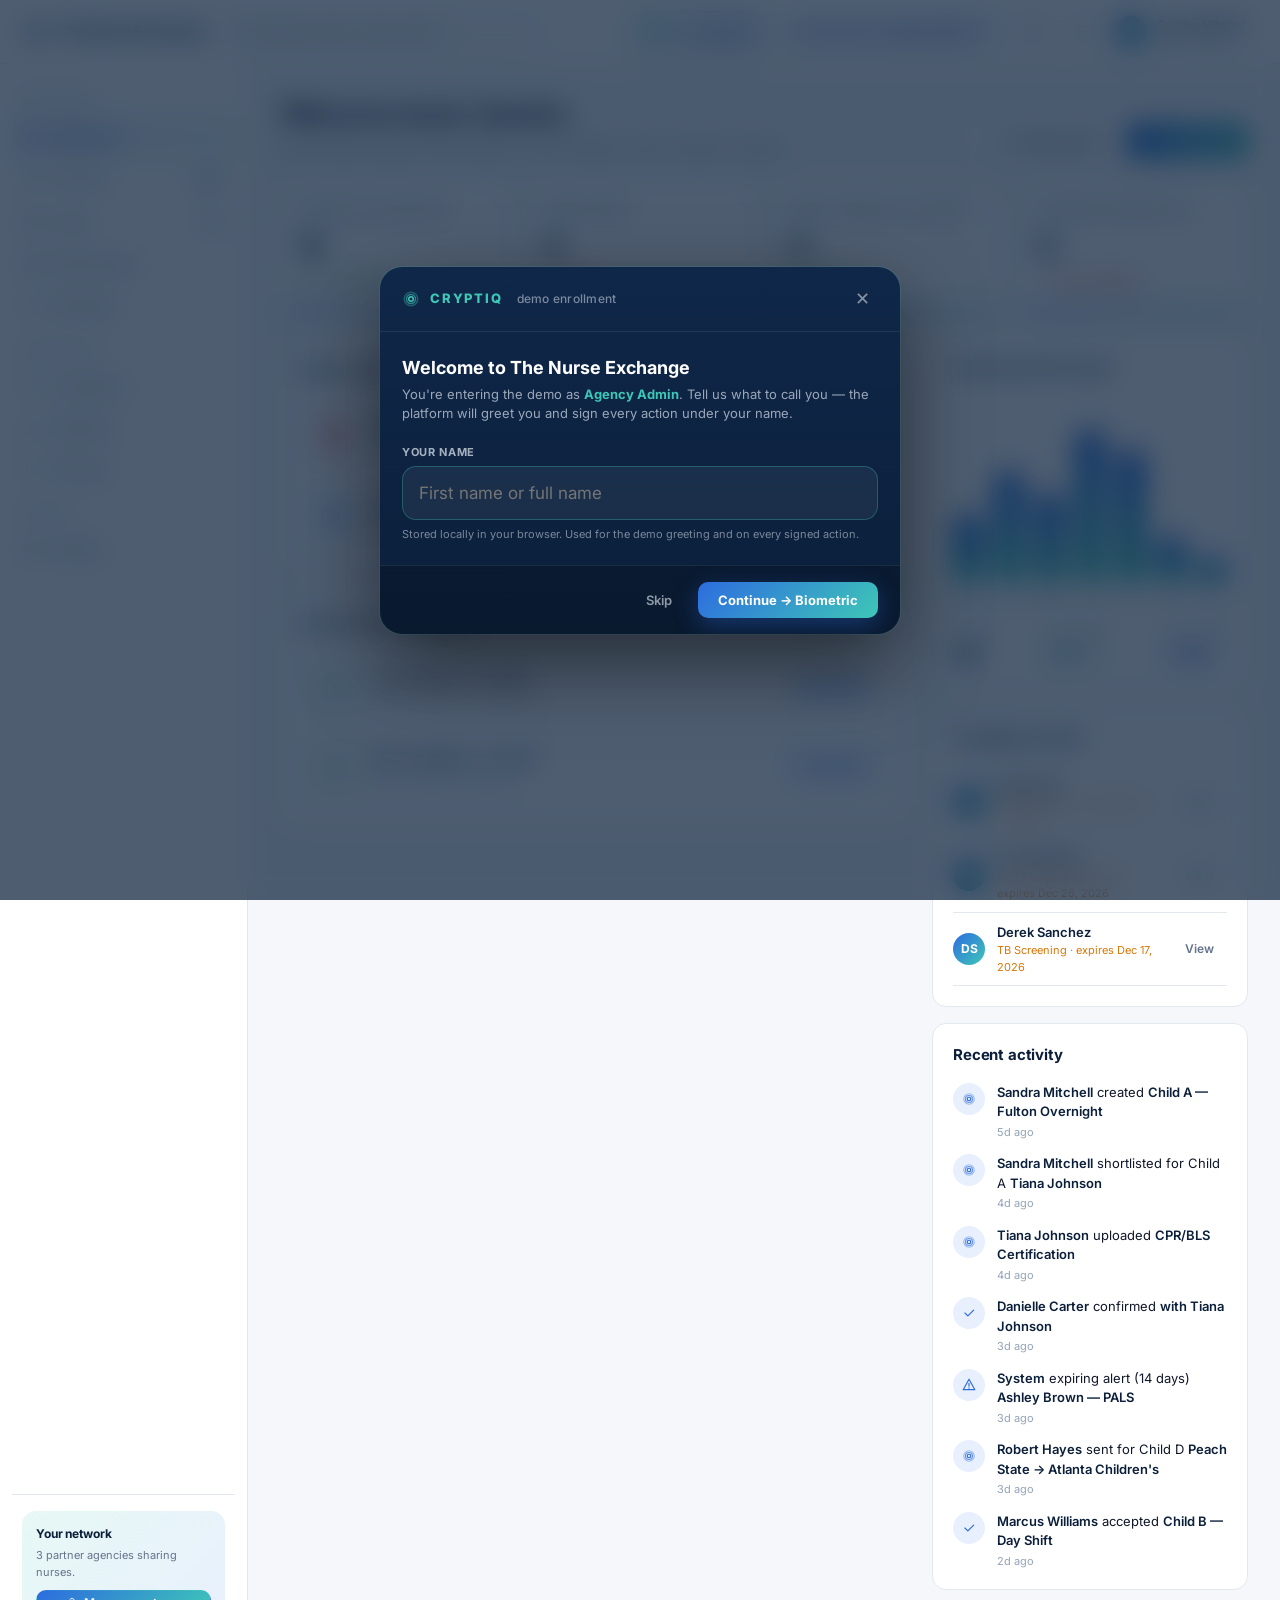
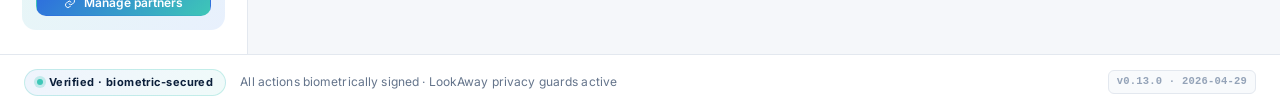
==== commit 8a01ff3a: "Add small build version tag to app footer + landing footer (v0.13.0)" ====
--- a/app.html
+++ b/app.html
@@ -41,6 +41,7 @@
   <div id="drawer-root"></div>
   <div id="toast-stack" class="toast-stack"></div>
 
+  <script src="js/version.js"></script>
   <script src="js/data.js"></script>
   <script src="js/state.js"></script>
   <script src="js/icons.js"></script>
--- a/css/styles.css
+++ b/css/styles.css
@@ -1583,3 +1583,293 @@
   animation: tnxPulse 1.6s ease-in-out infinite;
 }
 @keyframes tnxPulse { 0%,100% { box-shadow: 0 0 0 4px rgba(62,199,183,0.2); } 50% { box-shadow: 0 0 0 7px rgba(62,199,183,0.05); } }
+
+/* =========================================================
+   GUIDED DEMO — intro storyboard + redesigned narrator
+   ========================================================= */
+.tnx-sim-intro {
+  position: fixed; inset: 0; z-index: 340;
+  background: rgba(11,31,58,0.78); backdrop-filter: blur(12px);
+  display: grid; place-items: center;
+  animation: tnxFlashFade 0.3s ease;
+  padding: 20px;
+  overflow-y: auto;
+}
+.tnx-sim-intro-card {
+  background: linear-gradient(180deg, #0F2749 0%, #0B1F3A 100%);
+  color: #E8EEF7; border: 1px solid rgba(62,199,183,0.25);
+  border-radius: 22px; padding: 30px 32px;
+  width: min(720px, 100%);
+  box-shadow: 0 30px 80px rgba(0,0,0,0.55);
+}
+.tnx-sim-intro-eyebrow {
+  display: inline-flex; align-items: center; gap: 8px;
+  color: #3EC7B7; font-weight: 800; font-size: 11px; letter-spacing: 0.16em;
+  margin-bottom: 14px; text-transform: uppercase;
+}
+.tnx-sim-intro-eyebrow .pulse {
+  width: 8px; height: 8px; border-radius: 50%; background: #3EC7B7;
+  box-shadow: 0 0 0 4px rgba(62,199,183,0.25);
+  animation: tnxPulse 1.6s ease-in-out infinite;
+}
+.tnx-sim-intro-card h1 {
+  color: white; font-size: 26px; line-height: 1.18; margin-bottom: 10px; letter-spacing: -0.02em;
+}
+.tnx-sim-intro-card > p {
+  color: rgba(232,238,247,0.7); font-size: 14px; line-height: 1.55; margin-bottom: 22px;
+}
+.tnx-sim-intro-flow {
+  display: flex; align-items: center; justify-content: space-between;
+  gap: 8px; margin: 0 0 24px; padding: 18px 14px;
+  background: rgba(255,255,255,0.03); border: 1px solid rgba(255,255,255,0.06); border-radius: 14px;
+  flex-wrap: wrap;
+}
+.tnx-sim-intro-flow .flow-node { text-align: center; min-width: 80px; }
+.tnx-sim-intro-flow .dot {
+  width: 40px; height: 40px; border-radius: 12px; color: white; font-weight: 800; font-size: 13px;
+  margin: 0 auto 6px; display: grid; place-items: center;
+  box-shadow: 0 4px 14px rgba(0,0,0,0.3);
+}
+.tnx-sim-intro-flow .lbl { font-size: 11px; color: rgba(232,238,247,0.7); font-weight: 600; }
+.tnx-sim-intro-flow .flow-arrow { color: rgba(62,199,183,0.5); font-size: 18px; font-weight: 600; }
+.tnx-sim-intro-pillars {
+  display: grid; grid-template-columns: repeat(3, 1fr); gap: 10px; margin-bottom: 22px;
+}
+.tnx-sim-intro-pillars .pillar {
+  background: rgba(255,255,255,0.03); border: 1px solid rgba(255,255,255,0.06);
+  border-radius: 12px; padding: 12px 14px;
+  display: flex; gap: 10px; align-items: flex-start;
+  font-size: 11.5px; color: rgba(232,238,247,0.7); line-height: 1.45;
+}
+.tnx-sim-intro-pillars .pillar b { color: white; font-size: 12px; display: block; margin-bottom: 2px; }
+.tnx-sim-intro-pillars .pillar-ico { font-size: 14px; line-height: 1; padding-top: 2px; }
+.tnx-sim-intro-actions {
+  display: flex; gap: 10px; justify-content: flex-end; flex-wrap: wrap;
+}
+@media (max-width: 640px) {
+  .tnx-sim-intro { padding: 12px; }
+  .tnx-sim-intro-card { padding: 22px 18px; border-radius: 18px; }
+  .tnx-sim-intro-card h1 { font-size: 22px; }
+  .tnx-sim-intro-flow { padding: 14px 10px; gap: 4px; }
+  .tnx-sim-intro-flow .flow-node { min-width: 56px; }
+  .tnx-sim-intro-flow .dot { width: 34px; height: 34px; font-size: 11px; }
+  .tnx-sim-intro-flow .lbl { font-size: 10px; }
+  .tnx-sim-intro-flow .flow-arrow { font-size: 14px; }
+  .tnx-sim-intro-pillars { grid-template-columns: 1fr; }
+}
+
+/* Guided narrator — taller card with callouts */
+.tnx-narrator-guided {
+  width: min(560px, calc(100vw - 24px));
+  bottom: 18px;
+}
+.tnx-narrator-guided .tnx-narrator-body { padding: 16px 18px 18px; }
+.tnx-narrator-guided .tnx-narrator-head {
+  display: flex; justify-content: space-between; align-items: flex-start; gap: 14px;
+  margin-bottom: 12px;
+}
+.tnx-narrator-guided .tnx-narrator-meta { min-width: 0; }
+.tnx-narrator-guided .tnx-narrator-substep {
+  display: flex; gap: 8px; flex-wrap: wrap; align-items: center;
+  font-size: 10px; color: rgba(232,238,247,0.55); letter-spacing: 0.04em; text-transform: uppercase; font-weight: 600;
+}
+.tnx-narrator-rolesub { color: rgba(232,238,247,0.7); }
+.tnx-narrator-rolesub::after { content: '·'; margin-left: 8px; opacity: 0.5; }
+.tnx-narrator-rolesub:empty { display: none; }
+.tnx-narrator-rolesub:empty::after { display: none; }
+.tnx-narrator-guided .tnx-narrator-title {
+  font-size: 16px; font-weight: 700; color: white; line-height: 1.3; margin-bottom: 6px;
+  white-space: normal; overflow: visible; max-width: 100%;
+}
+.tnx-narrator-guided .tnx-narrator-desc {
+  font-size: 12.5px; color: rgba(232,238,247,0.7); line-height: 1.5;
+  margin-bottom: 12px; -webkit-line-clamp: unset; display: block; overflow: visible;
+}
+.tnx-narrator-callouts {
+  display: flex; flex-direction: column; gap: 6px; margin-bottom: 14px;
+  max-height: 180px; overflow-y: auto;
+}
+.callout {
+  display: flex; align-items: flex-start; gap: 8px;
+  padding: 8px 10px; border-radius: 10px; font-size: 11.5px; line-height: 1.45;
+  background: rgba(255,255,255,0.04); border: 1px solid rgba(255,255,255,0.06);
+  color: rgba(232,238,247,0.78);
+}
+.callout-tag {
+  flex-shrink: 0;
+  font-size: 9.5px; font-weight: 800; letter-spacing: 0.06em; text-transform: uppercase;
+  padding: 2px 7px; border-radius: 999px; line-height: 1.4;
+}
+.callout-sec { background: rgba(22,163,74,0.08); border-color: rgba(22,163,74,0.25); }
+.callout-sec .callout-tag { background: rgba(22,163,74,0.2); color: #6BD494; }
+.callout-cap { background: rgba(45,108,223,0.08); border-color: rgba(45,108,223,0.25); }
+.callout-cap .callout-tag { background: rgba(45,108,223,0.2); color: #8BB3F0; }
+.callout-eff { background: rgba(245,158,11,0.08); border-color: rgba(245,158,11,0.25); }
+.callout-eff .callout-tag { background: rgba(245,158,11,0.2); color: #FBC470; }
+
+.tnx-narrator-foot {
+  display: flex; align-items: center; justify-content: space-between; gap: 10px;
+}
+.tnx-narrator-foot .btn-ghost { color: rgba(232,238,247,0.7); border-color: rgba(255,255,255,0.06); }
+.tnx-narrator-foot .btn-ghost:hover { background: rgba(255,255,255,0.06); color: white; }
+.tnx-narrator-foot .btn-ghost:disabled { opacity: 0.35; cursor: not-allowed; }
+.tnx-narrator-running {
+  font-size: 11px; color: #3EC7B7; font-weight: 600;
+  display: inline-flex; align-items: center; gap: 6px;
+}
+.tnx-narrator-running::before {
+  content: ''; display: inline-block; width: 8px; height: 8px;
+  border-radius: 50%; background: #3EC7B7;
+  box-shadow: 0 0 0 0 rgba(62,199,183,0.5);
+  animation: tnxPulse 1.2s ease-in-out infinite;
+}
+
+@media (max-width: 640px) {
+  .tnx-narrator-guided { width: calc(100vw - 16px); bottom: 8px; }
+  .tnx-narrator-guided .tnx-narrator-body { padding: 14px; }
+  .tnx-narrator-guided .tnx-narrator-title { font-size: 15px; }
+  .tnx-narrator-callouts { max-height: 140px; }
+}
+
+/* =========================================================
+   GLOBAL SEARCH DROPDOWN
+   ========================================================= */
+.global-search-results {
+  position: absolute; top: calc(100% + 6px); left: 0; right: 0;
+  background: var(--surface); border: 1px solid var(--border);
+  border-radius: var(--r-md); box-shadow: var(--shadow-lg);
+  max-height: 380px; overflow-y: auto; z-index: 40;
+  display: none;
+}
+.global-search-results.open { display: block; }
+.search-result {
+  display: flex; gap: 12px; align-items: center;
+  padding: 10px 14px; text-decoration: none; color: var(--text);
+  border-bottom: 1px solid var(--border);
+}
+.search-result:hover { background: var(--surface-alt); text-decoration: none; }
+.search-result:last-child { border-bottom: 0; }
+.search-kind {
+  font-size: 9.5px; font-weight: 800; letter-spacing: 0.08em; text-transform: uppercase;
+  color: var(--ocean-600); background: var(--ocean-50);
+  padding: 3px 8px; border-radius: var(--r-pill); flex-shrink: 0;
+}
+.search-text { display: flex; flex-direction: column; min-width: 0; flex: 1; }
+.search-text b { color: var(--navy); font-size: 13px; font-weight: 600; }
+.search-text small { color: var(--text-muted); font-size: 11px; }
+.search-empty { padding: 16px; color: var(--text-muted); font-size: 12px; text-align: center; }
+
+/* =========================================================
+   POPOVER (notifications, assistant)
+   ========================================================= */
+.tnx-popover-backdrop {
+  position: fixed; inset: 0; z-index: 270;
+  background: rgba(11,31,58,0.18); backdrop-filter: blur(2px);
+  display: flex; align-items: flex-start; justify-content: flex-end;
+  padding: calc(var(--nav-h) + 6px) 16px 16px;
+}
+.tnx-popover {
+  background: var(--surface); border: 1px solid var(--border);
+  border-radius: var(--r-md); box-shadow: var(--shadow-lg);
+  width: min(400px, calc(100vw - 32px)); max-height: calc(100vh - var(--nav-h) - 32px);
+  display: flex; flex-direction: column; overflow: hidden;
+  animation: popoverIn 0.22s cubic-bezier(0.16,1,0.3,1);
+}
+@keyframes popoverIn { from { opacity: 0; transform: translateY(-6px); } to { opacity: 1; transform: translateY(0); } }
+.tnx-popover-head {
+  padding: 14px 16px; border-bottom: 1px solid var(--border);
+  display: flex; justify-content: space-between; align-items: center;
+}
+.tnx-popover-head h3 { font-size: 14px; display: inline-flex; align-items: center; gap: 8px; }
+.tnx-popover-head small { color: var(--text-muted); font-size: 11px; }
+.tnx-popover-body { flex: 1; overflow-y: auto; padding: 6px 0; }
+.tnx-empty { padding: 28px 16px; text-align: center; color: var(--text-muted); font-size: 13px; }
+
+.notif-row {
+  display: flex; gap: 12px; align-items: center;
+  padding: 10px 16px; text-decoration: none; color: var(--text);
+  border-left: 3px solid transparent;
+}
+.notif-row:hover { background: var(--surface-alt); text-decoration: none; }
+.notif-row.tone-warn { border-left-color: var(--warn); }
+.notif-row.tone-err { border-left-color: var(--err); }
+.notif-row.tone-info { border-left-color: var(--ocean); }
+.notif-row.tone-ok { border-left-color: var(--ok); }
+.notif-ico {
+  width: 32px; height: 32px; border-radius: 10px; flex-shrink: 0;
+  display: grid; place-items: center;
+  background: var(--surface-alt); color: var(--text-muted);
+}
+.notif-row.tone-warn .notif-ico { background: var(--warn-bg); color: var(--warn); }
+.notif-row.tone-err .notif-ico { background: var(--err-bg); color: var(--err); }
+.notif-row.tone-info .notif-ico { background: var(--ocean-50); color: var(--ocean); }
+.notif-row.tone-ok .notif-ico { background: var(--ok-bg); color: var(--ok); }
+.notif-text { display: flex; flex-direction: column; min-width: 0; flex: 1; }
+.notif-title { font-size: 13px; font-weight: 600; color: var(--navy); }
+.notif-sub { font-size: 11px; color: var(--text-muted); }
+
+/* Assistant */
+.tnx-assistant { width: min(440px, calc(100vw - 32px)); height: min(540px, calc(100vh - var(--nav-h) - 32px)); }
+.tnx-assistant .tnx-popover-body {
+  background: var(--surface-alt);
+  padding: 14px;
+  display: flex; flex-direction: column; gap: 8px;
+}
+.assistant-msg {
+  max-width: 90%; padding: 9px 12px; border-radius: 14px;
+  font-size: 13px; line-height: 1.5; white-space: pre-wrap;
+}
+.assistant-msg.bot {
+  align-self: flex-start; background: var(--surface); border: 1px solid var(--border);
+  color: var(--text); border-bottom-left-radius: 4px;
+}
+.assistant-msg.me {
+  align-self: flex-end; background: linear-gradient(135deg, var(--ocean), var(--teal));
+  color: white; border-bottom-right-radius: 4px;
+}
+.assistant-quicks {
+  display: flex; flex-wrap: wrap; gap: 6px;
+  padding: 10px 14px; border-top: 1px solid var(--border); background: var(--surface);
+}
+.quick-chip {
+  background: var(--ocean-50); color: var(--ocean-600);
+  border: 0; border-radius: 999px; padding: 6px 12px;
+  font-size: 11.5px; font-weight: 600; cursor: pointer;
+  transition: background 0.15s;
+}
+.quick-chip:hover { background: var(--ocean); color: white; }
+.assistant-input {
+  display: flex; gap: 8px; padding: 12px 14px;
+  border-top: 1px solid var(--border); background: var(--surface);
+}
+.assistant-input input {
+  flex: 1; padding: 10px 12px; border: 1px solid var(--border);
+  border-radius: 10px; font-size: 14px; outline: none; min-height: 40px;
+  background: var(--surface);
+}
+.assistant-input input:focus { border-color: var(--ocean); }
+.assistant-input .btn { min-width: 44px; }
+
+@media (max-width: 640px) {
+  .tnx-popover-backdrop { padding: calc(var(--nav-h) + 4px) 8px 8px; justify-content: stretch; }
+  .tnx-popover { width: 100%; }
+  .tnx-assistant { height: calc(100vh - var(--nav-h) - 16px); }
+}
+
+/* =========================================================
+   BUILD TAG (small version label in footers)
+   ========================================================= */
+.build-tag {
+  font-family: ui-monospace, SFMono-Regular, Menlo, monospace;
+  font-size: 10.5px; font-weight: 600;
+  color: var(--text-subtle);
+  background: var(--surface-alt); border: 1px solid var(--border);
+  padding: 3px 8px; border-radius: 6px;
+  letter-spacing: 0.02em;
+  white-space: nowrap;
+}
+.app-footer-inner .build-tag { margin-left: auto; }
+.landing-foot .build-tag { margin-left: 10px; opacity: 0.85; }
+@media (max-width: 640px) {
+  .app-footer-inner .build-tag { margin-left: 0; }
+}
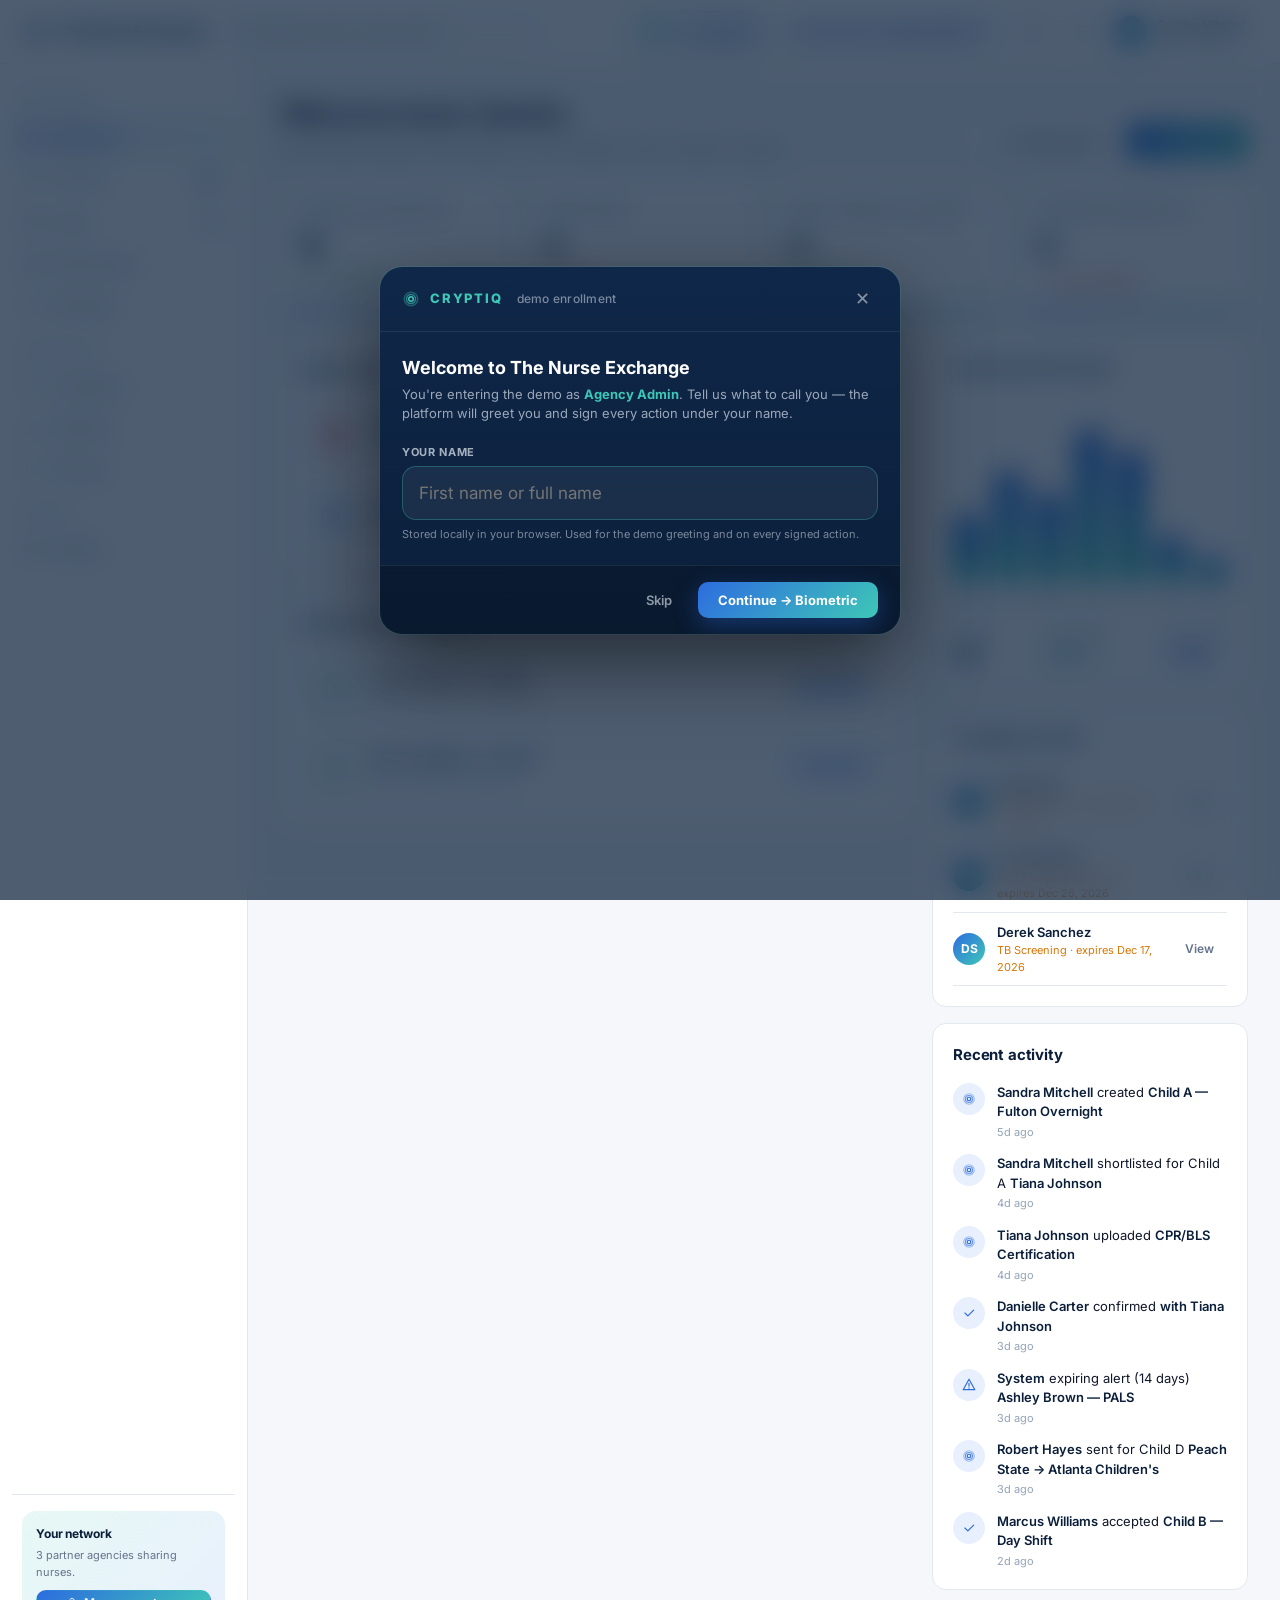
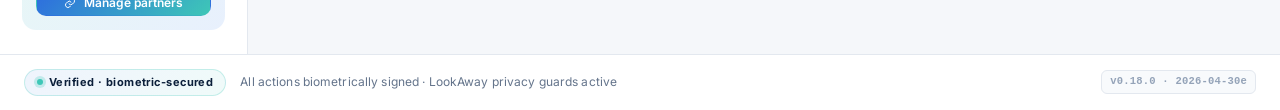
==== commit cf57ba41: "v0.18.0 — branded OG share card + dark hero treatment matching the card OG / Twitter share card: - N" ====
--- a/app.html
+++ b/app.html
@@ -29,7 +29,28 @@
     document.addEventListener('focusout', () => { setTimeout(() => window.scrollTo(0, 0), 40); });
   </script>
   <title>The Nurse Exchange — Workspace</title>
+  <meta name="description" content="Compliance-first marketplace for pediatric home care. Sign in to manage cases, nurses, meets, and audit chain." />
+  <link rel="canonical" href="https://nurseexchange.onrender.com/app.html" />
   <link rel="icon" type="image/svg+xml" href="assets/favicon.svg" />
+
+  <!-- Open Graph -->
+  <meta property="og:type" content="website" />
+  <meta property="og:site_name" content="The Nurse Exchange" />
+  <meta property="og:url" content="https://nurseexchange.onrender.com/" />
+  <meta property="og:title" content="The Nurse Exchange — Tap into the nurse pool" />
+  <meta property="og:description" content="A compliance-first marketplace for pediatric home care. Cross-agency nurse pool, biometric identity gate, audit chain." />
+  <meta property="og:image" content="https://nurseexchange.onrender.com/assets/og-image.png" />
+  <meta property="og:image:width" content="1200" />
+  <meta property="og:image:height" content="630" />
+  <meta property="og:image:alt" content="The Nurse Exchange — Tap into the nurse pool. Fill cases faster." />
+
+  <!-- Twitter / X -->
+  <meta name="twitter:card" content="summary_large_image" />
+  <meta name="twitter:title" content="The Nurse Exchange — Tap into the nurse pool" />
+  <meta name="twitter:description" content="Compliance-first pediatric home care marketplace. Biometric identity gate · cross-agency pool · audit chain." />
+  <meta name="twitter:image" content="https://nurseexchange.onrender.com/assets/og-image.png" />
+
+  <meta name="theme-color" content="#0B1F3A" />
   <link rel="preconnect" href="https://fonts.googleapis.com">
   <link rel="preconnect" href="https://fonts.gstatic.com" crossorigin>
   <link href="https://fonts.googleapis.com/css2?family=Inter:wght@400;500;600;700;800&display=swap" rel="stylesheet">
--- a/css/styles.css
+++ b/css/styles.css
@@ -107,11 +107,40 @@
    ========================================================= */
 .landing {
   min-height: 100vh;
+  background: linear-gradient(180deg, #FFFFFF 0%, #F5F7FA 100%);
+}
+
+/* Dark hero shell — matches the OG share-card aesthetic */
+.hero-shell {
+  position: relative;
   background:
-    radial-gradient(1200px 600px at 80% -10%, rgba(62,199,183,0.18), transparent 60%),
-    radial-gradient(900px 500px at -10% 20%, rgba(45,108,223,0.18), transparent 60%),
-    linear-gradient(180deg, #FFFFFF 0%, #F5F7FA 100%);
-}
+    radial-gradient(900px 500px at 88% 18%, rgba(62,199,183,0.32), transparent 60%),
+    radial-gradient(700px 400px at 8% 82%, rgba(45,108,223,0.32), transparent 60%),
+    linear-gradient(180deg, #0B1F3A 0%, #152B4D 100%);
+  color: #E8EEF7;
+  overflow: hidden;
+  padding-bottom: 32px;
+}
+/* Subtle dot grid texture, like the OG card */
+.hero-shell::before {
+  content: '';
+  position: absolute; inset: 0;
+  background-image: radial-gradient(circle, rgba(255,255,255,0.05) 1px, transparent 1px);
+  background-size: 28px 28px;
+  pointer-events: none;
+  z-index: 0;
+}
+/* Soft fade at the bottom to ease into the light section */
+.hero-shell::after {
+  content: '';
+  position: absolute; left: 0; right: 0; bottom: 0;
+  height: 56px;
+  background: linear-gradient(180deg, transparent 0%, rgba(11,31,58,0) 0%, var(--bg) 100%);
+  pointer-events: none;
+  z-index: 0;
+}
+.hero-shell > * { position: relative; z-index: 1; }
+
 .landing-nav {
   display: flex;
   align-items: center;
@@ -120,19 +149,82 @@
   max-width: 1280px;
   margin: 0 auto;
 }
-.landing-nav .brand {
+/* Brand — light on dark */
+.hero-shell .landing-nav .brand {
   display: flex; align-items: center; gap: 10px;
-  font-weight: 800; font-size: 17px; color: var(--navy); letter-spacing: -0.02em;
-}
-.landing-nav .brand img { height: 36px; }
-.landing-nav .nav-links { display: flex; gap: 28px; align-items: center; }
+  font-weight: 800; font-size: 17px; color: white; letter-spacing: -0.02em;
+}
+.hero-shell .landing-nav .brand img { height: 36px; }
+.hero-shell .landing-nav .nav-links { display: flex; gap: 28px; align-items: center; }
+.hero-shell .landing-nav .nav-links a { color: rgba(232,238,247,0.7); font-weight: 500; }
+.hero-shell .landing-nav .nav-links a:hover { color: white; text-decoration: none; }
+/* "Try demo" pill — light style on dark bg */
+.hero-shell .landing-nav .nav-links .btn-secondary {
+  background: rgba(255,255,255,0.08); color: white;
+  border: 1px solid rgba(62,199,183,0.35);
+}
+.hero-shell .landing-nav .nav-links .btn-secondary:hover {
+  background: rgba(62,199,183,0.18); border-color: rgba(62,199,183,0.5);
+}
+
+/* Fallback for the same elements when not inside hero-shell */
+.landing-nav .brand { color: var(--navy); }
 .landing-nav .nav-links a { color: var(--text-muted); font-weight: 500; }
-.landing-nav .nav-links a:hover { color: var(--navy); text-decoration: none; }
 
 .hero {
-  max-width: 1200px; margin: 0 auto; padding: 48px 48px 24px;
+  max-width: 1200px; margin: 0 auto; padding: 32px 48px 56px;
   display: grid; grid-template-columns: minmax(0, 1.05fr) minmax(0, 0.95fr); gap: 40px; align-items: center;
 }
+/* Inside the dark hero-shell — light text */
+.hero-shell .hero-eyebrow {
+  display: inline-flex; align-items: center; gap: 8px;
+  background: rgba(62,199,183,0.12);
+  color: #6BE3D5;
+  padding: 8px 14px; border-radius: var(--r-pill);
+  font-size: 12px; font-weight: 700; letter-spacing: 0.06em;
+  text-transform: uppercase;
+  border: 1px solid rgba(62,199,183,0.3);
+  margin-bottom: 20px;
+}
+.hero-shell .hero-eyebrow .dot {
+  width: 8px; height: 8px; border-radius: 50%;
+  background: #3EC7B7;
+  box-shadow: 0 0 0 4px rgba(62,199,183,0.25);
+}
+.hero-shell .hero h1 {
+  font-size: 56px; line-height: 1.04; letter-spacing: -0.035em;
+  color: white; margin-bottom: 20px; font-weight: 900;
+}
+.hero-shell .hero h1 .grad {
+  background: linear-gradient(135deg, #2D6CDF, #3EC7B7);
+  -webkit-background-clip: text; background-clip: text; color: transparent;
+}
+.hero-shell .hero p.lead {
+  font-size: 17px; color: rgba(232,238,247,0.78);
+  max-width: 560px; margin-bottom: 28px; line-height: 1.5;
+}
+.hero-shell .hero-cta { display: flex; gap: 12px; flex-wrap: wrap; }
+.hero-shell .hero-cta .btn-secondary {
+  background: rgba(255,255,255,0.08); color: white;
+  border: 1px solid rgba(255,255,255,0.18);
+}
+.hero-shell .hero-cta .btn-secondary:hover {
+  background: rgba(255,255,255,0.14); border-color: rgba(62,199,183,0.4);
+}
+.hero-shell .hero > div > p { color: rgba(232,238,247,0.6) !important; }
+.hero-shell .hero-stats {
+  display: flex; gap: 40px; margin-top: 36px; padding-top: 24px;
+  border-top: 1px solid rgba(255,255,255,0.1);
+}
+.hero-shell .hero-stat .num {
+  font-size: 28px; font-weight: 800; color: white; letter-spacing: -0.02em;
+}
+.hero-shell .hero-stat .label {
+  font-size: 12px; color: rgba(232,238,247,0.55);
+  text-transform: uppercase; letter-spacing: 0.08em; font-weight: 600;
+}
+
+/* Fallback (non-shell) versions of the same — keeps backward compat for any other usage */
 .hero-eyebrow {
   display: inline-flex; align-items: center; gap: 8px;
   background: var(--ocean-50); color: var(--ocean-600);
@@ -168,6 +260,23 @@
   border: 1.5px solid rgba(45,108,223,0.25);
 }
 .ripple::after { inset: 24%; border-color: rgba(62,199,183,0.3); animation: pulse 4s ease-in-out infinite 1s; }
+/* Stronger ripple visuals on the dark hero-shell */
+.hero-shell .ripple {
+  background: radial-gradient(circle at 50% 50%, rgba(62,199,183,0.22), rgba(45,108,223,0.14) 40%, transparent 70%);
+}
+.hero-shell .ripple::before { border-color: rgba(45,108,223,0.45); border-width: 2px; }
+.hero-shell .ripple::after { border-color: rgba(62,199,183,0.55); border-width: 2px; }
+/* Add a glowing core to the ripple on dark */
+.hero-shell .hero-visual::before {
+  content: ''; position: absolute; inset: 38%; border-radius: 50%;
+  background: linear-gradient(135deg, #2D6CDF, #3EC7B7);
+  box-shadow: 0 18px 50px rgba(62,199,183,0.5);
+  z-index: 0;
+}
+/* Float cards keep white background — perfect contrast on dark */
+.hero-shell .float-card {
+  box-shadow: 0 18px 40px rgba(0,0,0,0.35);
+}
 @keyframes pulse {
   0%, 100% { transform: scale(1); opacity: 1; }
   50% { transform: scale(1.04); opacity: 0.85; }
@@ -256,6 +365,11 @@
   display: flex; align-items: center; justify-content: space-between;
   padding: 0 24px; background: var(--surface); border-bottom: 1px solid var(--border);
   position: sticky; top: 0; z-index: 30;
+  /* iOS notch / dynamic island */
+  padding-top: env(safe-area-inset-top);
+  padding-left: max(env(safe-area-inset-left), 24px);
+  padding-right: max(env(safe-area-inset-right), 24px);
+  height: calc(var(--nav-h) + env(safe-area-inset-top));
 }
 .app-footer {
   grid-column: 1 / -1;
@@ -671,15 +785,20 @@
 @media (max-width: 780px) {
   /* Landing */
   .landing-nav { padding: 14px 18px; }
-  .landing-nav .nav-links { display: none; }
-  .hero { padding: 28px 18px; gap: 32px; }
-  .hero h1 { font-size: 34px; line-height: 1.08; }
-  .hero p.lead { font-size: 15px; }
+  .landing-nav .nav-links { display: flex; gap: 0; }
+  .landing-nav .nav-links a:not(.btn) { display: none; }
+  .landing-nav .nav-links .btn { padding: 8px 12px; font-size: 12px; }
+  .hero-shell { padding-bottom: 24px; }
+  .hero-shell::after { height: 32px; }
+  .hero { padding: 24px 18px; gap: 32px; }
+  .hero h1, .hero-shell .hero h1 { font-size: 34px; line-height: 1.08; }
+  .hero p.lead, .hero-shell .hero p.lead { font-size: 15px; }
   .hero-cta { flex-direction: column; width: 100%; }
   .hero-cta .btn { width: 100%; }
-  .hero-stats { gap: 24px; flex-wrap: wrap; }
-  .hero-stat .num { font-size: 22px; }
+  .hero-stats, .hero-shell .hero-stats { gap: 24px; flex-wrap: wrap; margin-top: 28px; padding-top: 18px; }
+  .hero-stat .num, .hero-shell .hero-stat .num { font-size: 22px; }
   .hero-visual { max-width: 340px; }
+  .hero-shell .hero-visual::before { inset: 40%; }
   .float-card { padding: 10px 12px; }
   .float-card .avatar { width: 32px; height: 32px; font-size: 11px; }
   .float-card .meta .name { font-size: 12px; }
@@ -756,7 +875,10 @@
   .mobile-menu-btn:active { background: var(--navy-50); }
 
   /* Topbar — iOS-style navigation bar with comfortable tap targets */
-  .app-topbar { padding: 0 12px; }
+  .app-topbar {
+    padding: env(safe-area-inset-top) max(env(safe-area-inset-right), 12px) 0 max(env(safe-area-inset-left), 12px);
+    height: calc(var(--nav-h) + env(safe-area-inset-top));
+  }
   .topbar-left { gap: 10px; min-width: 0; flex: 1; }
   .topbar-brand { font-size: 17px; font-weight: 800; letter-spacing: -0.025em; gap: 10px; min-width: 0; overflow: hidden; text-overflow: ellipsis; white-space: nowrap; }
   .topbar-brand img, .topbar-brand svg { flex-shrink: 0; height: 34px; width: auto; }
@@ -768,18 +890,16 @@
     line-height: 1; min-height: 44px;
   }
   .role-switch .role-switch-label { display: none; } /* "Demo role:" hidden on mobile */
-  .topbar-try-demo .try-demo-label { display: none; }
-  .topbar-try-demo { padding: 9px 10px; min-height: 40px; gap: 6px; font-size: 11px; }
-  .topbar-try-demo .pulse { width: 7px; height: 7px; box-shadow: 0 0 0 3px rgba(62,199,183,0.25); }
+  .topbar-try-demo { display: none !important; } /* moved into role-switch sheet on mobile — was visually noisy */
   .role-switch b { max-width: 100px; overflow: hidden; text-overflow: ellipsis; white-space: nowrap; display: inline-block; vertical-align: middle; font-size: 14px; }
   .role-switch svg:first-child { width: 16px; height: 16px; }
   .role-switch svg:last-child { width: 14px; height: 14px; opacity: 0.7; }
-  .icon-btn { width: 44px; height: 44px; border-radius: 12px; }
-  .icon-btn svg { width: 22px; height: 22px; }
-  .icon-btn-msg { display: none; } /* hide message btn at mobile */
+  .icon-btn { width: 42px; height: 42px; border-radius: 12px; }
+  .icon-btn svg { width: 20px; height: 20px; }
+  .icon-btn-msg { display: grid; } /* AI assistant — useful on mobile, keep it */
   .user-menu .meta { display: none; }
   .user-menu { padding: 0; border-radius: 50%; }
-  .user-menu .avatar { width: 40px; height: 40px; font-size: 14px; }
+  .user-menu .avatar { width: 38px; height: 38px; font-size: 13px; }
 
   /* Footer on mobile — compact single row, no meta text */
   .app-footer { padding: 12px 16px 16px; }
@@ -986,7 +1106,7 @@
   .role-grid { grid-template-columns: 1fr; }
   .secured-grid { grid-template-columns: 1fr; }
 
-  .app-topbar { padding: 0 10px; }
+  .app-topbar { padding: env(safe-area-inset-top) max(env(safe-area-inset-right), 10px) 0 max(env(safe-area-inset-left), 10px); }
   .topbar-right { gap: 4px; }
   .role-switch { padding: 9px 12px; }
   .role-switch b { max-width: 82px; font-size: 13px; }
@@ -1619,19 +1739,42 @@
   color: rgba(232,238,247,0.7); font-size: 14px; line-height: 1.55; margin-bottom: 22px;
 }
 .tnx-sim-intro-flow {
-  display: flex; align-items: center; justify-content: space-between;
-  gap: 8px; margin: 0 0 24px; padding: 18px 14px;
+  margin: 0 0 22px;
   background: rgba(255,255,255,0.03); border: 1px solid rgba(255,255,255,0.06); border-radius: 14px;
-  flex-wrap: wrap;
-}
-.tnx-sim-intro-flow .flow-node { text-align: center; min-width: 80px; }
+  overflow: hidden;
+}
+.tnx-sim-intro-flow .flow-row {
+  display: flex; align-items: flex-start; justify-content: space-between;
+  padding: 18px 14px; position: relative;
+}
+/* A single connector line behind all dots, perfectly aligned to dot centers */
+.tnx-sim-intro-flow .flow-row::before {
+  content: '';
+  position: absolute;
+  top: calc(18px + 20px); /* padding-top + half-dot */
+  left: calc(14px + 20px);
+  right: calc(14px + 20px);
+  height: 2px;
+  background: linear-gradient(90deg, #7C3AED 0%, #2D6CDF 25%, #F59E0B 50%, #16A34A 75%, #7C3AED 100%);
+  opacity: 0.45;
+  z-index: 0;
+}
+.tnx-sim-intro-flow .flow-step {
+  position: relative; z-index: 1;
+  display: flex; flex-direction: column; align-items: center; gap: 8px;
+  flex: 1 1 0; min-width: 0;
+}
 .tnx-sim-intro-flow .dot {
-  width: 40px; height: 40px; border-radius: 12px; color: white; font-weight: 800; font-size: 13px;
-  margin: 0 auto 6px; display: grid; place-items: center;
-  box-shadow: 0 4px 14px rgba(0,0,0,0.3);
-}
-.tnx-sim-intro-flow .lbl { font-size: 11px; color: rgba(232,238,247,0.7); font-weight: 600; }
-.tnx-sim-intro-flow .flow-arrow { color: rgba(62,199,183,0.5); font-size: 18px; font-weight: 600; }
+  width: 40px; height: 40px; border-radius: 12px; color: white; font-weight: 800; font-size: 12px;
+  display: grid; place-items: center;
+  box-shadow: 0 4px 14px rgba(0,0,0,0.35), 0 0 0 4px rgba(11,31,58,1);
+  flex-shrink: 0;
+}
+.tnx-sim-intro-flow .lbl {
+  font-size: 11px; color: rgba(232,238,247,0.75); font-weight: 600;
+  text-align: center; line-height: 1.25; max-width: 100%;
+  word-break: break-word;
+}
 .tnx-sim-intro-pillars {
   display: grid; grid-template-columns: repeat(3, 1fr); gap: 10px; margin-bottom: 22px;
 }
@@ -1648,14 +1791,30 @@
 }
 @media (max-width: 640px) {
   .tnx-sim-intro { padding: 12px; }
-  .tnx-sim-intro-card { padding: 22px 18px; border-radius: 18px; }
+  .tnx-sim-intro-card { padding: 20px 16px; border-radius: 18px; }
   .tnx-sim-intro-card h1 { font-size: 22px; }
-  .tnx-sim-intro-flow { padding: 14px 10px; gap: 4px; }
-  .tnx-sim-intro-flow .flow-node { min-width: 56px; }
-  .tnx-sim-intro-flow .dot { width: 34px; height: 34px; font-size: 11px; }
+  .tnx-sim-intro-card > p { font-size: 13px; margin-bottom: 18px; }
+  .tnx-sim-intro-flow .flow-row { padding: 14px 8px; }
+  .tnx-sim-intro-flow .flow-row::before {
+    top: calc(14px + 18px); left: calc(8px + 18px); right: calc(8px + 18px);
+  }
+  .tnx-sim-intro-flow .dot { width: 36px; height: 36px; font-size: 11px; }
   .tnx-sim-intro-flow .lbl { font-size: 10px; }
-  .tnx-sim-intro-flow .flow-arrow { font-size: 14px; }
-  .tnx-sim-intro-pillars { grid-template-columns: 1fr; }
+  .tnx-sim-intro-flow .flow-step { gap: 6px; }
+  .tnx-sim-intro-pillars { grid-template-columns: 1fr; gap: 8px; }
+  .tnx-sim-intro-pillars .pillar { padding: 10px 12px; font-size: 11px; }
+}
+@media (max-width: 380px) {
+  .tnx-sim-intro-card { padding: 18px 14px; }
+  .tnx-sim-intro-flow .flow-row { padding: 12px 6px; }
+  .tnx-sim-intro-flow .flow-row::before {
+    top: calc(12px + 16px); left: calc(6px + 16px); right: calc(6px + 16px);
+  }
+  .tnx-sim-intro-flow .dot {
+    width: 32px; height: 32px; font-size: 10px;
+    box-shadow: 0 3px 10px rgba(0,0,0,0.3), 0 0 0 3px rgba(11,31,58,1);
+  }
+  .tnx-sim-intro-flow .lbl { font-size: 9.5px; }
 }
 
 /* Guided narrator — taller card with callouts */
@@ -1873,3 +2032,216 @@
 @media (max-width: 640px) {
   .app-footer-inner .build-tag { margin-left: 0; }
 }
+
+/* =========================================================
+   COMPACT NARRATOR — less invasive on screen
+   ========================================================= */
+.tnx-narrator-guided {
+  width: min(440px, calc(100vw - 24px));
+  bottom: 14px;
+  border-radius: 14px;
+}
+.tnx-narrator-guided .tnx-narrator-body { padding: 12px 14px 14px; }
+.tnx-narrator-guided .tnx-narrator-head {
+  margin-bottom: 8px; gap: 10px;
+}
+.tnx-narrator-guided .tnx-narrator-avatar { width: 34px; height: 34px; font-size: 12px; border-radius: 10px; }
+.tnx-narrator-guided .tnx-narrator-role { font-size: 12px; }
+.tnx-narrator-guided .tnx-narrator-substep { font-size: 9.5px; }
+.tnx-narrator-guided .tnx-narrator-title {
+  font-size: 14px; line-height: 1.3; margin-bottom: 4px;
+}
+.tnx-narrator-guided .tnx-narrator-desc {
+  font-size: 12px; line-height: 1.45; margin-bottom: 10px;
+}
+.tnx-narrator-guided .tnx-narrator-callouts {
+  gap: 5px; margin-bottom: 12px; max-height: 132px;
+}
+.tnx-narrator-guided .callout {
+  padding: 6px 9px; font-size: 11px; line-height: 1.4;
+}
+.tnx-narrator-guided .callout-tag {
+  font-size: 9px; padding: 1px 6px;
+}
+.tnx-narrator-guided .tnx-narrator-btn {
+  width: 30px; height: 30px; font-size: 12px;
+}
+.tnx-narrator-guided .tnx-narrator-foot .btn-sm { min-height: 32px; padding: 6px 12px; font-size: 12px; }
+
+/* Collapsed state — only persona row + controls + footer */
+.tnx-narrator-mini .tnx-narrator-detail { display: none; }
+.tnx-narrator-mini .tnx-narrator-foot { padding-top: 4px; border-top: 1px solid rgba(255,255,255,0.06); margin-top: 6px; padding-bottom: 0; }
+
+/* Failed-match overlay variant */
+.tnx-sim-flash-fail .tnx-sim-flash-card { border-color: rgba(225,87,89,0.4); }
+.tnx-sim-flash-fail.failed .tnx-sim-flash-spinner {
+  border-color: #DC2626; background: #DC2626;
+  border-radius: 50%; animation: none; position: relative;
+}
+.tnx-sim-flash-fail.failed .tnx-sim-flash-spinner::after {
+  content: '✗'; position: absolute; inset: 0; display: grid; place-items: center;
+  color: white; font-size: 24px; font-weight: 800;
+}
+
+@media (max-width: 720px) {
+  .tnx-narrator-guided { width: calc(100vw - 12px); bottom: 6px; }
+  .tnx-narrator-guided .tnx-narrator-body { padding: 10px 12px 12px; }
+  .tnx-narrator-guided .tnx-narrator-title { font-size: 13px; }
+  .tnx-narrator-guided .tnx-narrator-desc { font-size: 11.5px; }
+  .tnx-narrator-guided .tnx-narrator-callouts { max-height: 110px; }
+}
+
+/* =========================================================
+   SIMULATION FLASH WITH LIVE CAMERA
+   ========================================================= */
+.tnx-sim-flash-camera .tnx-sim-flash-card {
+  width: min(360px, calc(100vw - 32px));
+}
+.tnx-sim-flash-vf {
+  width: 200px; height: 200px; margin: 0 auto 14px;
+  border-radius: 50%; overflow: hidden;
+  background: #000; border: 2px solid rgba(62,199,183,0.4);
+  box-shadow: 0 0 0 6px rgba(62,199,183,0.12), 0 0 30px rgba(62,199,183,0.25);
+  position: relative;
+}
+.tnx-sim-flash-vf video { width: 100%; height: 100%; object-fit: cover; transform: scaleX(-1); }
+.tnx-sim-flash-ring {
+  position: absolute; inset: -8px; border-radius: 50%;
+  border: 2px solid transparent;
+  background: conic-gradient(from 0deg, rgba(62,199,183,0.8), rgba(45,108,223,0.8), rgba(62,199,183,0.8)) border-box;
+  -webkit-mask: linear-gradient(#fff 0 0) padding-box, linear-gradient(#fff 0 0);
+  -webkit-mask-composite: xor; mask-composite: exclude;
+  animation: cqspin 3s linear infinite;
+  pointer-events: none;
+}
+.tnx-sim-flash-overlay {
+  position: absolute; inset: 0; display: grid; place-items: center;
+  background: rgba(11,31,58,0.7); color: rgba(232,238,247,0.7);
+  font-size: 11px; text-align: center; padding: 8px;
+}
+.tnx-sim-flash-camera.done .tnx-sim-flash-spinner { display: none; }
+.tnx-sim-flash-camera.done .tnx-sim-flash-vf {
+  border-color: rgba(22,163,74,0.6);
+  box-shadow: 0 0 0 6px rgba(22,163,74,0.15), 0 0 30px rgba(22,163,74,0.35);
+}
+.tnx-sim-flash-camera.done .tnx-sim-flash-ring { animation: none; opacity: 0.5; }
+
+/* =========================================================
+   PERSISTENT SPOTLIGHT — dims everything except the cutout
+   ========================================================= */
+.tnx-spotlight-backdrop {
+  position: fixed;
+  pointer-events: none;
+  z-index: 100;
+  background: transparent;
+  border-radius: 14px;
+  /* The huge box-shadow creates the dimming everywhere outside the rect */
+  box-shadow:
+    0 0 0 9999px rgba(11,31,58,0.55),
+    0 0 0 3px rgba(62,199,183,0.85),
+    0 0 30px rgba(62,199,183,0.5),
+    inset 0 0 0 2px rgba(255,255,255,0.08);
+  transition: top 0.32s cubic-bezier(0.16,1,0.3,1),
+              left 0.32s cubic-bezier(0.16,1,0.3,1),
+              width 0.32s cubic-bezier(0.16,1,0.3,1),
+              height 0.32s cubic-bezier(0.16,1,0.3,1);
+  animation: tnxSpotPulse 2.4s ease-in-out infinite;
+}
+@keyframes tnxSpotPulse {
+  0%, 100% {
+    box-shadow:
+      0 0 0 9999px rgba(11,31,58,0.55),
+      0 0 0 3px rgba(62,199,183,0.85),
+      0 0 25px rgba(62,199,183,0.45),
+      inset 0 0 0 2px rgba(255,255,255,0.08);
+  }
+  50% {
+    box-shadow:
+      0 0 0 9999px rgba(11,31,58,0.55),
+      0 0 0 5px rgba(62,199,183,1),
+      0 0 45px rgba(62,199,183,0.7),
+      inset 0 0 0 2px rgba(255,255,255,0.12);
+  }
+}
+
+/* =========================================================
+   NARRATOR CHAPTER LABEL (bold white prefix above title)
+   ========================================================= */
+.tnx-narrator-chapter {
+  font-size: 10px;
+  font-weight: 800;
+  color: white;
+  letter-spacing: 0.16em;
+  text-transform: uppercase;
+  margin-bottom: 4px;
+  display: inline-block;
+  padding: 3px 9px;
+  background: linear-gradient(135deg, rgba(45,108,223,0.25), rgba(62,199,183,0.25));
+  border: 1px solid rgba(62,199,183,0.4);
+  border-radius: 999px;
+}
+
+/* =========================================================
+   ROLE-SHEET WALKTHROUGH BANNER (replacement for mobile Try Demo pill)
+   ========================================================= */
+.walkthrough-banner {
+  width: 100%;
+  display: flex; align-items: center; gap: 14px;
+  padding: 14px 16px;
+  background: linear-gradient(135deg, var(--ocean), var(--teal));
+  color: white; border: 0; border-radius: 14px;
+  cursor: pointer; text-align: left;
+  box-shadow: 0 8px 24px rgba(45,108,223,0.25);
+  transition: transform 0.15s, box-shadow 0.15s;
+  font-family: inherit;
+}
+.walkthrough-banner:hover { transform: translateY(-1px); box-shadow: 0 12px 32px rgba(45,108,223,0.35); }
+.walkthrough-banner:active { transform: translateY(0); }
+.walkthrough-banner-icon {
+  width: 40px; height: 40px; border-radius: 12px;
+  background: rgba(255,255,255,0.18); color: white;
+  display: grid; place-items: center; font-size: 16px; font-weight: 800;
+  flex-shrink: 0;
+}
+.walkthrough-banner-text { flex: 1; min-width: 0; }
+.walkthrough-banner-title { font-size: 15px; font-weight: 700; line-height: 1.2; }
+.walkthrough-banner-sub { font-size: 11.5px; opacity: 0.85; margin-top: 2px; }
+.walkthrough-banner svg:last-child { color: rgba(255,255,255,0.7); flex-shrink: 0; }
+
+/* =========================================================
+   POPOVER CLOSE BUTTON (universal)
+   ========================================================= */
+.popover-close {
+  width: 30px; height: 30px; border-radius: 8px;
+  background: var(--surface-alt); color: var(--text-muted);
+  border: 0; cursor: pointer;
+  display: grid; place-items: center;
+  transition: background 0.15s, color 0.15s;
+}
+.popover-close:hover { background: var(--err-bg); color: var(--err); }
+
+/* =========================================================
+   FURTHER MOBILE POLISH
+   ========================================================= */
+@media (max-width: 780px) {
+  /* Slightly tighter sidebar drawer for narrow phones */
+  .app-sidebar { padding: 16px 12px 20px; }
+  .nav-item { min-height: 50px; padding: 11px 14px; gap: 14px; font-size: 15px; }
+  .nav-item svg { width: 21px; height: 21px; }
+  /* Footer compact + safe-area-bottom for iPhone home indicator */
+  .app-footer { padding: 10px 14px calc(10px + env(safe-area-inset-bottom)); }
+  .build-tag { font-size: 9.5px; padding: 2px 6px; }
+  /* Modal foot — when many buttons, allow them to wrap evenly */
+  .modal-foot { gap: 8px; }
+  /* Popover head — ensure title doesn't push close button off-screen */
+  .tnx-popover-head h3 { font-size: 13px; }
+  .tnx-popover-head small { display: none; }
+}
+@media (max-width: 460px) {
+  /* On very small phones, drop the role label text and rely on the avatar to identify the active role */
+  .role-switch b { max-width: 70px; font-size: 12.5px; }
+  /* Tighter topbar gap so 4 right-side items fit */
+  .topbar-right { gap: 3px; }
+  .icon-btn { width: 38px; height: 38px; }
+  .icon-btn svg { width: 18px; height: 18px; }
+}
